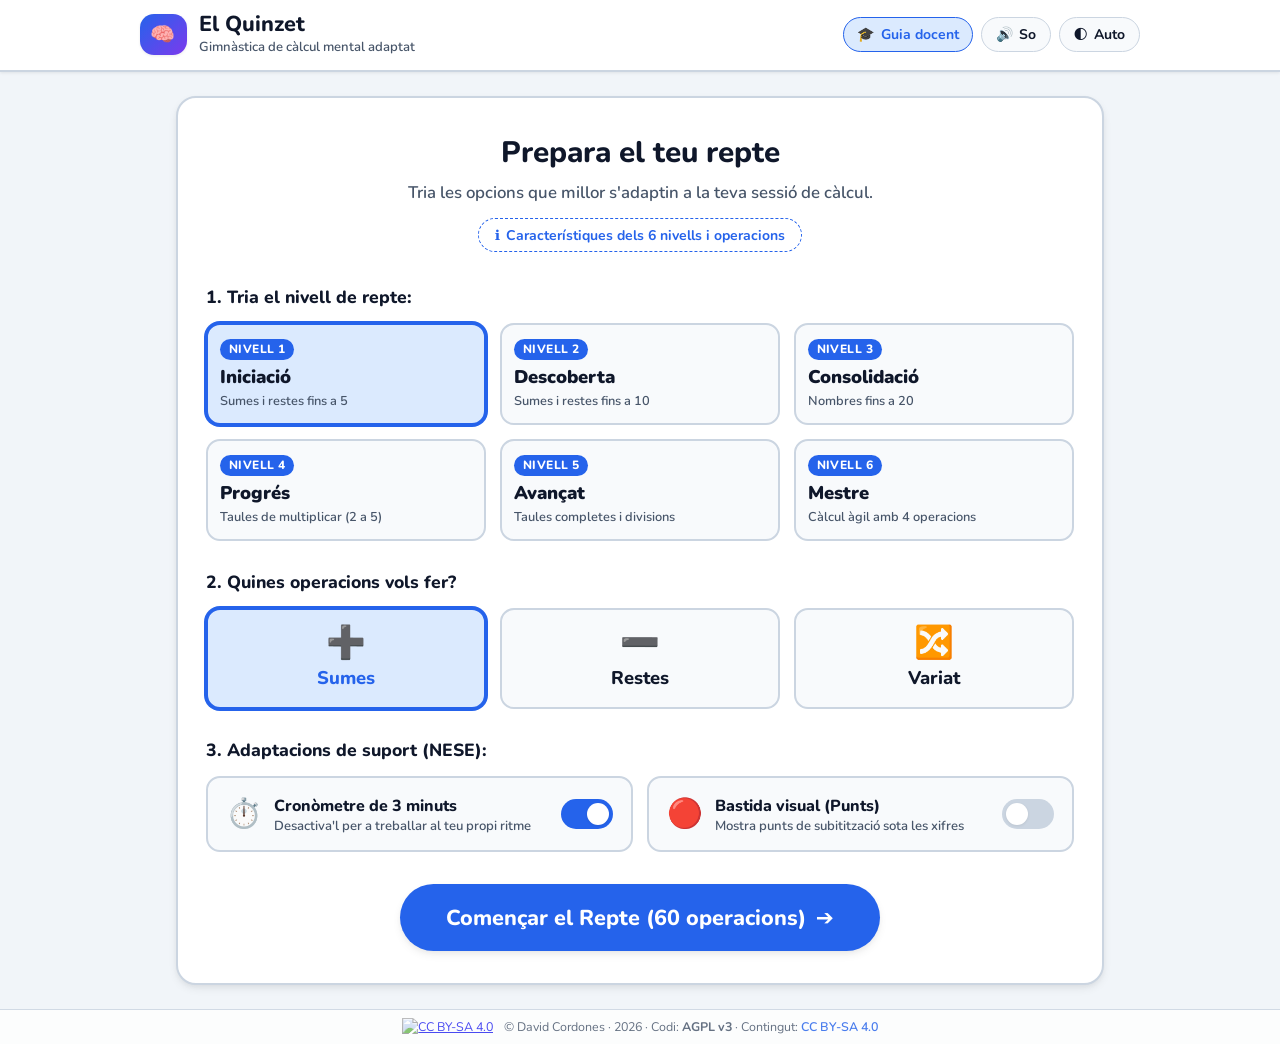
==== quinzet-autonom.html @ 6bf77b55 "feat: versió inicial de l'app El Quinzet adaptada per a NESE multinivell" ====
<!DOCTYPE html>
<html lang="ca">
<head>
  <meta charset="UTF-8" />
  <meta name="viewport" content="width=device-width, initial-scale=1.0, maximum-scale=1.0, user-scalable=no" />
  <title>El Quinzet I5 · Càlcul Mental Adaptat</title>
  <!-- Google Fonts: Nunito per màxima claredat i accessibilitat -->
  <link rel="preconnect" href="https://fonts.googleapis.com">
  <link rel="preconnect" href="https://fonts.gstatic.com" crossorigin>
  <link href="https://fonts.googleapis.com/css2?family=Nunito:ital,wght@0,400;0,600;0,700;0,800;0,900;1,700&display=swap" rel="stylesheet">
  <style>
/* ==========================================================================
   EL QUINZET I5 - CÀLCUL MENTAL ADAPTAT NESE
   Full d'estils accessible, responsiu i amb suport de temes clar/fosc
   ========================================================================== */

:root {
  /* Paleta Tema Clar (Per defecte) */
  --font-family: 'Nunito', system-ui, -apple-system, BlinkMacSystemFont, 'Segoe UI', Roboto, sans-serif;
  
  --bg-page: #f1f5f9;
  --bg-card: #ffffff;
  --bg-card-subtle: #f8fafc;
  --bg-card-highlight: #eff6ff;
  
  --text-main: #0f172a;
  --text-muted: #475569;
  --text-inverse: #ffffff;
  
  --border-color: #cbd5e1;
  --border-focus: #2563eb;
  
  --primary: #2563eb;
  --primary-hover: #1d4ed8;
  --primary-light: #dbeafe;
  --primary-contrast: #ffffff;
  
  --success: #16a34a;
  --success-bg: #dcfce7;
  --success-border: #86efac;
  
  --danger: #dc2626;
  --danger-bg: #fee2e2;
  --danger-border: #fca5a5;
  
  --warning: #d97706;
  --warning-bg: #fef3c7;
  
  --option-bg: #ffffff;
  --option-border: #94a3b8;
  --option-text: #0f172a;
  --option-hover-bg: #e0e7ff;
  --option-hover-border: #4f46e5;
  --option-active-bg: #c7d2fe;
  
  --dot-color: #3b82f6;
  --mystery-box-bg: #fef08a;
  --mystery-box-text: #854d0e;
  --mystery-box-border: #facc15;
  
  --shadow-sm: 0 1px 3px rgba(0, 0, 0, 0.08);
  --shadow-md: 0 4px 10px -1px rgba(0, 0, 0, 0.08), 0 2px 6px -2px rgba(0, 0, 0, 0.06);
  --shadow-lg: 0 10px 25px -5px rgba(0, 0, 0, 0.1), 0 8px 10px -6px rgba(0, 0, 0, 0.08);
  
  --radius-sm: 8px;
  --radius-md: 14px;
  --radius-lg: 20px;
  --radius-pill: 9999px;
  
  --transition-fast: 0.15s ease;
  --transition-normal: 0.25s ease;
}

/* Variables per al Tema Fosc */
[data-theme="dark"] {
  --bg-page: #0b0f19;
  --bg-card: #151d30;
  --bg-card-subtle: #1e293b;
  --bg-card-highlight: #1e3a8a33;
  
  --text-main: #f8fafc;
  --text-muted: #cbd5e1;
  --text-inverse: #0b0f19;
  
  --border-color: #334155;
  --border-focus: #60a5fa;
  
  --primary: #60a5fa;
  --primary-hover: #93c5fd;
  --primary-light: #1e3a8a;
  --primary-contrast: #ffffff;
  
  --success: #4ade80;
  --success-bg: #14532d55;
  --success-border: #16a34a;
  
  --danger: #f87171;
  --danger-bg: #7f1d1d55;
  --danger-border: #dc2626;
  
  --warning: #fbbf24;
  --warning-bg: #78350f55;
  
  --option-bg: #1e293b;
  --option-border: #475569;
  --option-text: #f8fafc;
  --option-hover-bg: #312e81;
  --option-hover-border: #818cf8;
  --option-active-bg: #3730a3;
  
  --dot-color: #60a5fa;
  --mystery-box-bg: #422006;
  --mystery-box-text: #fef08a;
  --mystery-box-border: #ca8a04;
  
  --shadow-sm: 0 1px 3px rgba(0, 0, 0, 0.4);
  --shadow-md: 0 4px 12px rgba(0, 0, 0, 0.45);
  --shadow-lg: 0 12px 28px rgba(0, 0, 0, 0.55);
}

/* Reseteig i base */
*, *::before, *::after {
  box-sizing: border-box;
  margin: 0;
  padding: 0;
}

html {
  font-family: var(--font-family);
  font-size: 16px;
  line-height: 1.5;
  -webkit-tap-highlight-color: transparent;
  scroll-behavior: smooth;
}

body {
  background-color: var(--bg-page);
  color: var(--text-main);
  min-height: 100vh;
  display: flex;
  flex-direction: column;
  transition: background-color var(--transition-normal), color var(--transition-normal);
  user-select: none;
  -webkit-user-select: none;
}

/* ==========================================================================
   CAPÇALERA (Header)
   ========================================================================== */
.app-header {
  background-color: var(--bg-card);
  border-bottom: 2px solid var(--border-color);
  padding: 0.75rem 1.25rem;
  box-shadow: var(--shadow-sm);
  position: sticky;
  top: 0;
  z-index: 50;
  transition: background-color var(--transition-normal), border-color var(--transition-normal);
}

.header-content {
  max-width: 1000px;
  margin: 0 auto;
  display: flex;
  justify-content: space-between;
  align-items: center;
  gap: 1rem;
}

.logo-area {
  display: flex;
  align-items: center;
  gap: 0.75rem;
}

.logo-badge {
  background: linear-gradient(135deg, #2563eb, #7c3aed);
  color: #ffffff;
  font-size: 1.25rem;
  font-weight: 900;
  padding: 0.35rem 0.65rem;
  border-radius: var(--radius-md);
  box-shadow: var(--shadow-sm);
  letter-spacing: 0.05em;
}

.logo-text h1 {
  font-size: 1.35rem;
  font-weight: 800;
  color: var(--text-main);
  line-height: 1.2;
}

.subtitle {
  font-size: 0.82rem;
  font-weight: 600;
  color: var(--text-muted);
}

.header-controls {
  display: flex;
  align-items: center;
  gap: 0.5rem;
}

.icon-btn {
  background-color: var(--bg-card-subtle);
  border: 1.5px solid var(--border-color);
  color: var(--text-main);
  padding: 0.45rem 0.85rem;
  border-radius: var(--radius-pill);
  font-family: inherit;
  font-size: 0.875rem;
  font-weight: 700;
  display: inline-flex;
  align-items: center;
  gap: 0.4rem;
  cursor: pointer;
  transition: all var(--transition-fast);
}

.icon-btn:hover {
  background-color: var(--primary-light);
  border-color: var(--primary);
}

.icon-btn:focus-visible {
  outline: 3px solid var(--border-focus);
  outline-offset: 2px;
}

/* ==========================================================================
   CONTENIDOR PRINCIPAL I PANTALLES
   ========================================================================== */
.main-container {
  flex: 1;
  max-width: 960px;
  width: 100%;
  margin: 0 auto;
  padding: 1.5rem 1rem;
  display: flex;
  flex-direction: column;
  justify-content: center;
}

.screen {
  display: none;
  width: 100%;
  animation: fadeIn 0.25s ease-out;
}

.screen.active {
  display: block;
}

@keyframes fadeIn {
  from { opacity: 0; transform: translateY(6px); }
  to { opacity: 1; transform: translateY(0); }
}

/* Targetes generals */
.card {
  background-color: var(--bg-card);
  border: 2px solid var(--border-color);
  border-radius: var(--radius-lg);
  padding: 2rem 1.75rem;
  box-shadow: var(--shadow-md);
  transition: background-color var(--transition-normal), border-color var(--transition-normal);
}

/* ==========================================================================
   PANTALLA 1: CONFIGURACIÓ (SETUP)
   ========================================================================== */
.card-intro {
  text-align: center;
  margin-bottom: 2rem;
}

.card-intro h2 {
  font-size: 1.85rem;
  font-weight: 800;
  color: var(--text-main);
  margin-bottom: 0.35rem;
}

.card-intro p {
  color: var(--text-muted);
  font-size: 1.05rem;
  font-weight: 600;
}

.form-group {
  margin-bottom: 1.75rem;
}

.group-label {
  display: block;
  font-size: 1.1rem;
  font-weight: 800;
  color: var(--text-main);
  margin-bottom: 0.75rem;
}

/* Graella de 6 Nivells progressius */
.levels-grid {
  display: grid;
  grid-template-columns: repeat(3, 1fr);
  gap: 0.85rem;
  margin-bottom: 0.5rem;
}

.level-card-btn {
  background-color: var(--bg-card-subtle);
  border: 2.5px solid var(--border-color);
  border-radius: var(--radius-md);
  color: var(--text-main);
  padding: 0.9rem 0.75rem;
  font-family: inherit;
  cursor: pointer;
  display: flex;
  flex-direction: column;
  align-items: flex-start;
  gap: 0.25rem;
  transition: all var(--transition-fast);
  text-align: left;
}

.level-card-btn:hover {
  border-color: var(--primary);
  transform: translateY(-2px);
  box-shadow: var(--shadow-sm);
}

.level-card-btn.active {
  background-color: var(--primary-light);
  border-color: var(--primary);
  box-shadow: 0 0 0 2px var(--primary);
}

[data-theme="dark"] .level-card-btn.active {
  background-color: #1e3a8a;
  border-color: #60a5fa;
  box-shadow: 0 0 0 2px #60a5fa;
}

[data-theme="dark"] .level-card-btn.active .level-name {
  color: #ffffff;
}

[data-theme="dark"] .level-card-btn.active .level-scope {
  color: #cbd5e1;
}

.level-tag {
  font-size: 0.75rem;
  font-weight: 800;
  text-transform: uppercase;
  background-color: var(--primary);
  color: var(--primary-contrast);
  padding: 0.15rem 0.55rem;
  border-radius: var(--radius-pill);
  letter-spacing: 0.04em;
}

.level-name {
  font-size: 1.15rem;
  font-weight: 900;
  color: var(--text-main);
}

.level-scope {
  font-size: 0.8rem;
  font-weight: 600;
  color: var(--text-muted);
  line-height: 1.25;
}

.level-result-pill {
  display: inline-block;
  font-size: 0.95rem;
  font-weight: 800;
  background-color: var(--primary-light);
  color: var(--primary);
  border: 2px solid var(--primary);
  padding: 0.3rem 0.85rem;
  border-radius: var(--radius-pill);
  margin-bottom: 0.75rem;
}

[data-theme="dark"] .level-result-pill {
  background-color: #1e3a8a;
  color: #93c5fd;
  border-color: #60a5fa;
}

.button-selector-grid {
  display: grid;
  grid-template-columns: repeat(auto-fit, minmax(130px, 1fr));
  gap: 0.85rem;
}

.mode-btn {
  background-color: var(--bg-card-subtle);
  border: 2.5px solid var(--border-color);
  border-radius: var(--radius-md);
  color: var(--text-main);
  padding: 1.1rem 0.85rem;
  font-family: inherit;
  cursor: pointer;
  display: flex;
  flex-direction: column;
  align-items: center;
  justify-content: center;
  gap: 0.35rem;
  transition: all var(--transition-fast);
  text-align: center;
}

.mode-btn:hover {
  border-color: var(--primary);
  transform: translateY(-2px);
  box-shadow: var(--shadow-sm);
}

.mode-btn.active {
  background-color: var(--primary-light);
  border-color: var(--primary);
  color: var(--primary);
  box-shadow: 0 0 0 2px var(--primary);
}

[data-theme="dark"] .mode-btn.active {
  background-color: #1e3a8a;
  border-color: #60a5fa;
  color: #93c5fd;
}

.mode-symbol {
  font-size: 2rem;
  line-height: 1;
}

.mode-text {
  font-size: 1.15rem;
  font-weight: 800;
}

.range-badge {
  font-size: 0.75rem;
  font-weight: 800;
  text-transform: uppercase;
  letter-spacing: 0.05em;
  background-color: var(--primary);
  color: var(--primary-contrast);
  padding: 0.2rem 0.5rem;
  border-radius: var(--radius-pill);
}

.range-title {
  font-size: 1.35rem;
  font-weight: 800;
}

.range-desc {
  font-size: 0.85rem;
  font-weight: 600;
  color: var(--text-muted);
}

/* Switches de configuració NESE */
.switches-grid {
  display: grid;
  grid-template-columns: repeat(auto-fit, minmax(280px, 1fr));
  gap: 0.85rem;
}

.switch-card {
  background-color: var(--bg-card-subtle);
  border: 2px solid var(--border-color);
  border-radius: var(--radius-md);
  padding: 1rem 1.15rem;
  display: flex;
  justify-content: space-between;
  align-items: center;
  gap: 1rem;
  cursor: pointer;
  transition: border-color var(--transition-fast);
}

.switch-card:hover {
  border-color: var(--primary);
}

.switch-info {
  display: flex;
  align-items: center;
  gap: 0.75rem;
}

.switch-icon {
  font-size: 1.8rem;
  line-height: 1;
}

.switch-title {
  display: block;
  font-size: 1rem;
  font-weight: 800;
  color: var(--text-main);
}

.switch-desc {
  display: block;
  font-size: 0.82rem;
  font-weight: 600;
  color: var(--text-muted);
  line-height: 1.25;
}

/* Control Switch (Checkbox) */
.switch-control {
  position: relative;
  width: 52px;
  height: 30px;
  flex-shrink: 0;
}

.switch-control input {
  opacity: 0;
  width: 0;
  height: 0;
}

.slider {
  position: absolute;
  cursor: pointer;
  top: 0;
  left: 0;
  right: 0;
  bottom: 0;
  background-color: var(--border-color);
  transition: var(--transition-fast);
  border-radius: var(--radius-pill);
}

.slider::before {
  position: absolute;
  content: "";
  height: 22px;
  width: 22px;
  left: 4px;
  bottom: 4px;
  background-color: white;
  transition: var(--transition-fast);
  border-radius: 50%;
  box-shadow: var(--shadow-sm);
}

input:checked + .slider {
  background-color: var(--primary);
}

input:checked + .slider::before {
  transform: translateX(22px);
}

input:focus-visible + .slider {
  outline: 3px solid var(--border-focus);
}

/* Botons d'acció */
.action-footer {
  margin-top: 2rem;
  text-align: center;
}

.btn {
  font-family: inherit;
  font-weight: 800;
  border-radius: var(--radius-md);
  border: none;
  cursor: pointer;
  display: inline-flex;
  align-items: center;
  justify-content: center;
  gap: 0.6rem;
  transition: all var(--transition-fast);
  text-decoration: none;
}

.btn:focus-visible {
  outline: 3px solid var(--border-focus);
  outline-offset: 3px;
}

.btn-huge {
  font-size: 1.35rem;
  padding: 1.15rem 2.25rem;
  width: 100%;
  max-width: 480px;
  border-radius: var(--radius-pill);
  box-shadow: var(--shadow-md);
}

.btn-large {
  font-size: 1.15rem;
  padding: 0.95rem 1.85rem;
  border-radius: var(--radius-pill);
}

.btn-primary {
  background-color: var(--primary);
  color: var(--primary-contrast);
}

.btn-primary:hover {
  background-color: var(--primary-hover);
  transform: translateY(-2px);
  box-shadow: var(--shadow-lg);
}

.btn-primary:active {
  transform: translateY(0);
}

.btn-secondary {
  background-color: var(--bg-card-subtle);
  color: var(--text-main);
  border: 2px solid var(--border-color);
}

.btn-secondary:hover {
  background-color: var(--primary-light);
  border-color: var(--primary);
}

.btn-outline-danger {
  background-color: transparent;
  color: var(--danger);
  border: 2px solid var(--danger-border);
  padding: 0.4rem 0.85rem;
  font-size: 0.875rem;
  border-radius: var(--radius-pill);
}

.btn-outline-danger:hover {
  background-color: var(--danger-bg);
  border-color: var(--danger);
}

.btn-outline-warning {
  background-color: transparent;
  color: var(--warning);
  border: 2px solid var(--warning);
  padding: 0.4rem 0.85rem;
  font-size: 0.875rem;
  border-radius: var(--radius-pill);
  cursor: pointer;
  display: inline-flex;
  align-items: center;
  gap: 0.35rem;
  font-family: inherit;
  font-weight: 800;
  transition: all var(--transition-fast);
}

.btn-outline-warning:hover {
  background-color: var(--warning-bg);
  border-color: var(--warning);
  transform: translateY(-1px);
}

[data-theme="dark"] .btn-outline-warning {
  color: #fbbf24;
  border-color: #f59e0b;
}

[data-theme="dark"] .btn-outline-warning:hover {
  background-color: rgba(245, 158, 11, 0.2);
}

/* ==========================================================================
   PANTALLA 2: JOC / PROVA EN CURS (QUIZ)
   ========================================================================== */
.quiz-container {
  display: flex;
  flex-direction: column;
  gap: 1.25rem;
  max-width: 820px;
  margin: 0 auto;
  position: relative;
}

/* Capa d'interrupció / Pausa */
.pause-overlay {
  position: absolute;
  top: -10px;
  left: -10px;
  right: -10px;
  bottom: -10px;
  background-color: rgba(15, 23, 42, 0.75);
  backdrop-filter: blur(6px);
  border-radius: var(--radius-lg);
  display: flex;
  align-items: center;
  justify-content: center;
  z-index: 40;
  animation: fadeIn 0.2s ease-out;
  padding: 1.5rem;
}

.pause-overlay.hidden {
  display: none;
}

.pause-card {
  background-color: var(--bg-card);
  border: 3px solid var(--border-color);
  border-radius: var(--radius-lg);
  padding: 2.5rem 2rem;
  text-align: center;
  max-width: 460px;
  width: 100%;
  box-shadow: var(--shadow-lg);
  display: flex;
  flex-direction: column;
  align-items: center;
  gap: 1rem;
}

.pause-badge {
  font-size: 3.5rem;
  line-height: 1;
}

.pause-card h3 {
  font-size: 1.8rem;
  font-weight: 900;
  color: var(--text-main);
}

.pause-card p {
  font-size: 1.05rem;
  font-weight: 600;
  color: var(--text-muted);
  line-height: 1.4;
}

.quiz-topbar {
  display: flex;
  justify-content: space-between;
  align-items: center;
  gap: 1rem;
}

.progress-pill, .timer-pill {
  background-color: var(--bg-card);
  border: 2px solid var(--border-color);
  padding: 0.45rem 1.1rem;
  border-radius: var(--radius-pill);
  font-weight: 800;
  display: inline-flex;
  align-items: center;
  gap: 0.4rem;
  box-shadow: var(--shadow-sm);
}

.progress-pill strong {
  color: var(--primary);
  font-size: 1.25rem;
}

.pill-total {
  color: var(--text-muted);
}

.timer-pill {
  border-color: var(--warning);
  color: var(--text-main);
}

.timer-countdown {
  font-size: 1.25rem;
  font-variant-numeric: tabular-nums;
  color: var(--text-main);
  font-weight: 900;
}

.timer-pill.urgent {
  background-color: var(--danger-bg);
  border-color: var(--danger);
  animation: pulse 1s infinite alternate;
}

.timer-pill.urgent .timer-countdown {
  color: var(--danger);
}

@keyframes pulse {
  from { transform: scale(1); }
  to { transform: scale(1.05); }
}

/* Barra de progrés */
.progress-track {
  width: 100%;
  height: 10px;
  background-color: var(--border-color);
  border-radius: var(--radius-pill);
  overflow: hidden;
}

.progress-fill {
  height: 100%;
  background: linear-gradient(90deg, #2563eb, #38bdf8);
  border-radius: var(--radius-pill);
  transition: width 0.25s ease-out;
}

/* Targeta de l'operació (Zona Visual Gegant) */
.operation-display-card {
  background-color: var(--bg-card);
  border: 3px solid var(--border-color);
  border-radius: var(--radius-lg);
  padding: 2.5rem 1.5rem;
  text-align: center;
  box-shadow: var(--shadow-md);
  margin: 0.5rem 0;
}

.equation-container {
  display: flex;
  align-items: center;
  justify-content: center;
  gap: clamp(0.75rem, 3vw, 2.25rem);
  flex-wrap: nowrap;
}

.number-block {
  display: flex;
  flex-direction: column;
  align-items: center;
  min-width: 90px;
}

.math-num {
  font-size: clamp(3.8rem, 10vw, 6.5rem);
  font-weight: 900;
  line-height: 1;
  color: var(--text-main);
  font-variant-numeric: tabular-nums;
}

.symbol-block {
  display: flex;
  align-items: center;
  justify-content: center;
}

.math-operator, .math-equal {
  font-size: clamp(3rem, 7vw, 4.5rem);
  font-weight: 900;
  color: var(--primary);
  line-height: 1;
}

.math-equal {
  color: var(--text-muted);
}

.mystery-block {
  min-width: 90px;
}

.mystery-box {
  display: inline-flex;
  align-items: center;
  justify-content: center;
  width: clamp(75px, 12vw, 110px);
  height: clamp(75px, 12vw, 110px);
  background-color: var(--mystery-box-bg);
  color: var(--mystery-box-text);
  border: 3.5px dashed var(--mystery-box-border);
  border-radius: var(--radius-md);
  font-size: clamp(3rem, 8vw, 5rem);
  font-weight: 900;
  box-shadow: var(--shadow-sm);
}

/* Bastida visual de punts (subitització NESE) */
.dot-scaffold {
  display: flex;
  flex-wrap: nowrap;
  align-items: center;
  justify-content: center;
  gap: 6px;
  min-width: 96px;
  height: 38px;
  min-height: 38px;
  margin-top: 0.75rem;
  padding: 4px 8px;
  background-color: var(--bg-card-subtle);
  border: 1.5px solid var(--border-color);
  border-radius: var(--radius-sm);
  box-sizing: border-box;
  transition: all var(--transition-fast);
}

.scaffold-dot {
  width: 14px;
  height: 14px;
  border-radius: 50%;
  background-color: var(--dot-color);
  box-shadow: 0 1px 2px rgba(0, 0, 0, 0.2);
  flex-shrink: 0;
}

/* Punt buit discontinu per al 0 (manté la simetria i simbolitza l'absència d'elements) */
.scaffold-dot.empty {
  background-color: transparent;
  border: 2px dashed var(--border-color);
  box-shadow: none;
  opacity: 0.85;
}

[data-theme="dark"] .scaffold-dot.empty {
  border-color: #94a3b8;
}

/* Àrea d'opcions de resposta */
.answers-container {
  text-align: center;
}

.answers-prompt {
  font-size: 1.15rem;
  font-weight: 800;
  color: var(--text-muted);
  margin-bottom: 0.85rem;
}

.options-grid {
  display: grid;
  grid-template-columns: repeat(3, 1fr);
  gap: clamp(0.75rem, 2.5vw, 1.5rem);
}

.option-btn {
  background-color: var(--option-bg);
  border: 3.5px solid var(--option-border);
  border-radius: var(--radius-lg);
  color: var(--option-text);
  min-height: clamp(85px, 15vh, 120px);
  display: flex;
  align-items: center;
  justify-content: center;
  cursor: pointer;
  box-shadow: var(--shadow-md);
  transition: all var(--transition-fast);
  padding: 0.5rem;
  touch-action: manipulation;
}

.option-btn:hover {
  background-color: var(--option-hover-bg);
  border-color: var(--option-hover-border);
  transform: translateY(-3px);
  box-shadow: var(--shadow-lg);
}

.option-btn:active, .option-btn.pressed {
  background-color: var(--option-active-bg);
  transform: translateY(1px);
  box-shadow: var(--shadow-sm);
}

.option-btn:focus-visible {
  outline: 4px solid var(--border-focus);
  outline-offset: 3px;
}

.option-num {
  font-size: clamp(2.8rem, 7vw, 4.2rem);
  font-weight: 900;
  line-height: 1;
  font-variant-numeric: tabular-nums;
}

/* ==========================================================================
   PANTALLA 3: RESULTATS
   ========================================================================== */
.results-card {
  text-align: center;
  max-width: 780px;
  margin: 0 auto;
}

.celebration-badge {
  font-size: 4rem;
  line-height: 1;
  margin-bottom: 0.5rem;
  animation: bounce 0.6s ease;
}

@keyframes bounce {
  0%, 100% { transform: translateY(0); }
  50% { transform: translateY(-12px); }
}

.results-header h2 {
  font-size: 2.2rem;
  font-weight: 900;
  color: var(--text-main);
  margin-bottom: 0.4rem;
}

.motivational-text {
  font-size: 1.25rem;
  font-weight: 700;
  color: var(--primary);
  margin-bottom: 1.75rem;
}

.stats-summary-grid {
  display: grid;
  grid-template-columns: repeat(3, 1fr);
  gap: 1rem;
  margin-bottom: 2rem;
}

.stat-box {
  background-color: var(--bg-card-subtle);
  border: 2px solid var(--border-color);
  border-radius: var(--radius-md);
  padding: 1.25rem 0.75rem;
  display: flex;
  flex-direction: column;
  align-items: center;
  gap: 0.25rem;
}

.stat-number {
  font-size: 2.25rem;
  font-weight: 900;
  line-height: 1.1;
  color: var(--text-main);
}

.stat-caption {
  font-size: 0.9rem;
  font-weight: 700;
  color: var(--text-muted);
}

.stat-box.success-stat {
  border-color: var(--success);
  background-color: var(--success-bg);
}

.stat-box.success-stat .stat-number {
  color: var(--success);
}

.results-actions-primary {
  display: flex;
  justify-content: center;
  gap: 1rem;
  margin-bottom: 2rem;
  flex-wrap: wrap;
}

/* Acordió de Detalls d'Operacions */
.details-accordion-wrapper {
  margin-top: 1.5rem;
  border-top: 2px solid var(--border-color);
  padding-top: 1.5rem;
  text-align: left;
}

.accordion-header-btn {
  width: 100%;
  background-color: var(--bg-card-subtle);
  border: 2px solid var(--border-color);
  border-radius: var(--radius-md);
  padding: 1rem 1.25rem;
  color: var(--text-main);
  font-family: inherit;
  font-size: 1.05rem;
  font-weight: 800;
  display: flex;
  justify-content: space-between;
  align-items: center;
  cursor: pointer;
  transition: all var(--transition-fast);
}

.accordion-header-btn:hover {
  background-color: var(--primary-light);
  border-color: var(--primary);
}

.accordion-header-btn:focus-visible {
  outline: 3px solid var(--border-focus);
}

.accordion-title {
  display: flex;
  align-items: center;
  gap: 0.6rem;
}

.accordion-badge {
  font-size: 0.85rem;
  font-weight: 700;
  background-color: var(--primary);
  color: var(--primary-contrast);
  padding: 0.25rem 0.65rem;
  border-radius: var(--radius-pill);
}

.accordion-body {
  margin-top: 1rem;
  padding: 1rem;
  background-color: var(--bg-card-subtle);
  border: 2px solid var(--border-color);
  border-radius: var(--radius-md);
  animation: fadeIn 0.2s ease-out;
}

.accordion-body.hidden {
  display: none;
}

.details-legend {
  display: flex;
  gap: 1.25rem;
  margin-bottom: 1rem;
  font-size: 0.875rem;
  font-weight: 700;
}

.legend-item {
  display: inline-flex;
  align-items: center;
  gap: 0.4rem;
}

.badge-dot {
  width: 12px;
  height: 12px;
  border-radius: 50%;
}

.legend-item.hit .badge-dot {
  background-color: var(--success);
}

.legend-item.missed .badge-dot {
  background-color: var(--danger);
}

.operations-grid-review {
  display: grid;
  grid-template-columns: repeat(auto-fill, minmax(180px, 1fr));
  gap: 0.75rem;
  max-height: 450px;
  overflow-y: auto;
  padding-right: 0.5rem;
}

/* Targeta individual de revisió d'operació */
.review-item {
  background-color: var(--bg-card);
  border: 2px solid var(--border-color);
  border-radius: var(--radius-sm);
  padding: 0.65rem 0.85rem;
  display: flex;
  flex-direction: column;
  gap: 0.25rem;
  font-size: 0.95rem;
}

.review-item.is-correct {
  border-color: var(--success-border);
  background-color: var(--success-bg);
}

.review-item.is-wrong {
  border-color: var(--danger-border);
  background-color: var(--danger-bg);
}

[data-theme="dark"] .review-item.is-correct {
  border-color: #22c55e;
  background-color: rgba(34, 197, 94, 0.15);
}

[data-theme="dark"] .review-item.is-wrong {
  border-color: #ef4444;
  background-color: rgba(239, 68, 68, 0.15);
}

.review-header {
  display: flex;
  justify-content: space-between;
  align-items: center;
  font-size: 0.75rem;
  font-weight: 800;
  color: var(--text-muted);
}

[data-theme="dark"] .review-header {
  color: #cbd5e1;
}

.review-eq {
  font-size: 1.15rem;
  font-weight: 900;
  color: var(--text-main);
}

.review-user-ans {
  font-size: 0.85rem;
  font-weight: 700;
}

.review-user-ans.correct-text {
  color: var(--success);
}

.review-user-ans.wrong-text {
  color: var(--danger);
}

.review-sol {
  font-size: 0.85rem;
  font-weight: 800;
  color: var(--text-main);
}

[data-theme="dark"] .review-sol {
  color: #f1f5f9;
}

/* ==========================================================================
   PEU DE PÀGINA DISCRET (Footer)
   ========================================================================== */
.app-footer {
  margin-top: auto;
  padding: 0.5rem 1rem;
  background-color: var(--bg-card);
  border-top: 1px solid var(--border-color);
  text-align: center;
  font-family: var(--font-family);
  font-size: 0.78rem;
  color: var(--text-muted);
  opacity: 0.82;
  transition: opacity var(--transition-fast), background-color var(--transition-normal), border-color var(--transition-normal);
}

.app-footer:hover {
  opacity: 1;
}

.app-footer .footer-content {
  max-width: 900px;
  margin: 0 auto;
  display: flex;
  flex-direction: row;
  justify-content: center;
  align-items: center;
  gap: 0.65rem;
  flex-wrap: wrap;
}

.footer-badge-link {
  display: inline-flex;
  align-items: center;
}

.footer-badge-img {
  height: 18px;
  width: auto;
  opacity: 0.85;
  vertical-align: middle;
}

.footer-text {
  line-height: 1.3;
}

.footer-text a {
  color: var(--primary);
  text-decoration: none;
  font-weight: 600;
}

.footer-text a:hover {
  text-decoration: underline;
}

/* ==========================================================================
   RESPONSIVITAT I MITJANS D'IMPRESSIÓ
   ========================================================================== */
@media (max-width: 820px) {
  .levels-grid {
    grid-template-columns: repeat(2, 1fr);
  }
}

@media (max-width: 640px) {
  .header-content {
    flex-direction: column;
    align-items: flex-start;
  }
  
  .header-controls {
    align-self: flex-end;
  }
  
  .levels-grid {
    grid-template-columns: 1fr;
  }
  
  .button-selector-grid {
    grid-template-columns: 1fr;
  }
  
  .button-selector-grid.cols-2 {
    grid-template-columns: 1fr;
  }
  
  .stats-summary-grid {
    grid-template-columns: 1fr;
    gap: 0.65rem;
  }
  
  .results-actions-primary {
    flex-direction: column;
  }
  
  .results-actions-primary .btn {
    width: 100%;
  }
}

/* Botó de guia docent a capçalera i enllaç discret a setup */
.icon-btn.highlight-guide {
  background-color: var(--primary-light);
  border-color: var(--primary);
  color: var(--primary);
}

.icon-btn.highlight-guide:hover {
  background-color: var(--primary);
  color: var(--primary-contrast);
}

.card-intro-actions {
  margin-top: 0.85rem;
  display: flex;
  justify-content: center;
}

.btn-subtle-guide {
  background: transparent;
  border: 1.5px dashed var(--primary);
  border-radius: var(--radius-pill);
  padding: 0.4rem 1rem;
  font-family: inherit;
  font-size: 0.875rem;
  font-weight: 700;
  color: var(--primary);
  cursor: pointer;
  display: inline-flex;
  align-items: center;
  gap: 0.4rem;
  transition: all var(--transition-fast);
}

.btn-subtle-guide:hover {
  background-color: var(--primary-light);
  border-style: solid;
  transform: translateY(-1px);
}

.btn-subtle-guide:focus-visible {
  outline: 3px solid var(--border-focus);
}

/* ==========================================================================
   FINESTRA MODAL: GUIA DOCENT
   ========================================================================== */
.modal-dialog {
  border: none;
  border-radius: var(--radius-lg);
  background: transparent;
  padding: 0;
  max-width: 920px;
  width: 92%;
  box-shadow: var(--shadow-lg);
  margin: auto;
  color: var(--text-main);
}

.modal-dialog::backdrop {
  background: rgba(15, 23, 42, 0.75);
  backdrop-filter: blur(4px);
}

.modal-inner {
  background-color: var(--bg-card);
  color: var(--text-main);
  border: 2.5px solid var(--border-color);
  border-radius: var(--radius-lg);
  display: flex;
  flex-direction: column;
  max-height: 88vh;
  overflow: hidden;
  box-shadow: var(--shadow-lg);
}

.modal-header {
  padding: 1.25rem 1.5rem;
  background-color: var(--bg-card-subtle);
  border-bottom: 2px solid var(--border-color);
  display: flex;
  justify-content: space-between;
  align-items: center;
  gap: 1rem;
}

.modal-title-area {
  display: flex;
  align-items: center;
  gap: 0.85rem;
}

.modal-badge {
  font-size: 1.85rem;
  line-height: 1;
}

.modal-header h2 {
  font-size: 1.35rem;
  font-weight: 900;
  color: var(--text-main);
  line-height: 1.2;
}

.modal-subtitle {
  font-size: 0.82rem;
  font-weight: 600;
  color: var(--text-muted);
}

.modal-close-btn {
  background: var(--bg-card-subtle);
  border: 1.5px solid var(--border-color);
  border-radius: 50%;
  width: 36px;
  height: 36px;
  font-size: 1.1rem;
  font-weight: 800;
  color: var(--text-main);
  cursor: pointer;
  display: flex;
  align-items: center;
  justify-content: center;
  transition: all var(--transition-fast);
  flex-shrink: 0;
}

.modal-close-btn:hover {
  background-color: var(--danger-bg);
  color: var(--danger);
  border-color: var(--danger);
}

.modal-body {
  padding: 1.5rem;
  overflow-y: auto;
  display: flex;
  flex-direction: column;
  gap: 1.75rem;
  color: var(--text-main);
}

.guide-section-title {
  font-size: 1.2rem;
  font-weight: 800;
  color: var(--text-main);
  margin-bottom: 0.4rem;
}

.guide-section-desc {
  font-size: 0.9rem;
  font-weight: 600;
  color: var(--text-muted);
  margin-bottom: 1rem;
  line-height: 1.4;
}

/* Taula de Nivells */
.levels-table-wrapper {
  overflow-x: auto;
  border: 2px solid var(--border-color);
  border-radius: var(--radius-md);
  background-color: var(--bg-card);
}

.levels-guide-table {
  width: 100%;
  border-collapse: collapse;
  font-size: 0.88rem;
  text-align: left;
  color: var(--text-main);
}

.levels-guide-table th, .levels-guide-table td {
  padding: 0.85rem 1rem;
  border-bottom: 1px solid var(--border-color);
  color: var(--text-main);
}

.levels-guide-table th {
  background-color: var(--bg-card-subtle);
  font-weight: 800;
  color: var(--text-main);
}

.levels-guide-table td strong {
  color: var(--text-main);
  font-weight: 800;
}

.levels-guide-table td small {
  color: var(--text-muted);
  font-size: 0.8rem;
}

.levels-guide-table tr:last-child td {
  border-bottom: none;
}

.levels-guide-table tr:hover td {
  background-color: var(--bg-card-subtle);
}

.tag-level {
  display: inline-block;
  font-size: 0.78rem;
  font-weight: 800;
  padding: 0.25rem 0.65rem;
  border-radius: var(--radius-pill);
  background-color: var(--primary-light);
  color: var(--primary);
  border: 1.5px solid var(--primary);
  white-space: nowrap;
}

[data-theme="dark"] .tag-level {
  background-color: #1e3a8a;
  color: #93c5fd;
  border-color: #60a5fa;
}

/* Targetes de la guia */
.guide-cards-grid {
  display: grid;
  grid-template-columns: repeat(auto-fit, minmax(260px, 1fr));
  gap: 1rem;
}

.guide-info-card {
  background-color: var(--bg-card-subtle);
  border: 1.5px solid var(--border-color);
  border-radius: var(--radius-md);
  padding: 1.1rem 1.25rem;
  color: var(--text-main);
}

.guide-info-card h4 {
  font-size: 0.98rem;
  font-weight: 800;
  color: var(--primary);
  margin-bottom: 0.4rem;
}

.guide-info-card p {
  font-size: 0.85rem;
  color: var(--text-muted);
  line-height: 1.5;
}

.guide-info-card strong {
  color: var(--text-main);
}

.guide-info-card em {
  color: var(--primary);
  font-style: normal;
  font-weight: 700;
}

.modal-footer {
  padding: 1rem 1.5rem;
  background-color: var(--bg-card-subtle);
  border-top: 2px solid var(--border-color);
  display: flex;
  justify-content: flex-end;
}

/* Estils d'impressió (Dossier Docent / Informe NESE) */
@media print {
  body {
    background: #ffffff !important;
    color: #000000 !important;
  }
  
  .modal-dialog {
    display: none !important;
  }
  
  .app-header,
  .action-footer,
  .results-actions-primary,
  .accordion-header-btn,
  .app-footer {
    display: none !important;
  }
  
  .accordion-body.hidden {
    display: block !important;
  }
  
  .card {
    border: 1px solid #000000 !important;
    box-shadow: none !important;
    padding: 1rem !important;
  }
  
  .operations-grid-review {
    max-height: none !important;
    overflow: visible !important;
    grid-template-columns: repeat(4, 1fr) !important;
  }
}

</style>
</head>
<body>
  <header class="app-header">
    <div class="header-content">
      <div class="logo-area">
        <span class="logo-badge" aria-hidden="true">🧠</span>
        <div class="logo-text">
          <h1>El Quinzet</h1>
          <p class="subtitle">Gimnàstica de càlcul mental adaptat</p>
        </div>
      </div>
      <div class="header-controls">
        <!-- Guia docent per a característiques dels nivells -->
        <button id="teacher-guide-btn" class="icon-btn highlight-guide" aria-label="Obrir la guia docent dels nivells" title="Guia per a mestres">
          <span class="btn-icon">🎓</span>
          <span class="btn-label">Guia docent</span>
        </button>
        <!-- Control de so -->
        <button id="sound-toggle-btn" class="icon-btn" aria-label="Activar o desactivar el so" title="Activar/desactivar so">
          <span class="btn-icon">🔊</span>
          <span class="btn-label">So</span>
        </button>
        <!-- Selector de tema -->
        <div class="theme-selector-wrapper">
          <button id="theme-toggle-btn" class="icon-btn" aria-label="Canviar tema clar o fosc" title="Canviar tema">
            <span id="theme-icon" class="btn-icon">🌓</span>
            <span id="theme-label" class="btn-label">Tema</span>
          </button>
        </div>
      </div>
    </div>
  </header>

  <main id="app-main" class="main-container">
    <!-- PANTALLA 1: CONFIGURACIÓ INICIAL -->
    <section id="setup-screen" class="screen active" aria-labelledby="setup-title">
      <div class="card setup-card">
        <div class="card-intro">
          <h2 id="setup-title">Prepara el teu repte</h2>
          <p>Tria les opcions que millor s'adaptin a la teva sessió de càlcul.</p>
          <div class="card-intro-actions">
            <button type="button" id="open-guide-link-btn" class="btn-subtle-guide">
              <span class="guide-icon">ℹ️</span>
              <span>Característiques dels 6 nivells i operacions</span>
            </button>
          </div>
        </div>

        <!-- 1. Selector de Nivells Progressius (Sense estigmes d'edat) -->
        <div class="form-group">
          <label class="group-label">1. Tria el nivell de repte:</label>
          <div class="levels-grid" role="radiogroup" aria-label="Nivell de càlcul">
            <button type="button" class="level-card-btn active" data-level="1" role="radio" aria-checked="true">
              <span class="level-tag">Nivell 1</span>
              <span class="level-name">Iniciació</span>
              <span class="level-scope">Sumes i restes fins a 5</span>
            </button>
            <button type="button" class="level-card-btn" data-level="2" role="radio" aria-checked="false">
              <span class="level-tag">Nivell 2</span>
              <span class="level-name">Descoberta</span>
              <span class="level-scope">Sumes i restes fins a 10</span>
            </button>
            <button type="button" class="level-card-btn" data-level="3" role="radio" aria-checked="false">
              <span class="level-tag">Nivell 3</span>
              <span class="level-name">Consolidació</span>
              <span class="level-scope">Nombres fins a 20</span>
            </button>
            <button type="button" class="level-card-btn" data-level="4" role="radio" aria-checked="false">
              <span class="level-tag">Nivell 4</span>
              <span class="level-name">Progrés</span>
              <span class="level-scope">Taules de multiplicar (2 a 5)</span>
            </button>
            <button type="button" class="level-card-btn" data-level="5" role="radio" aria-checked="false">
              <span class="level-tag">Nivell 5</span>
              <span class="level-name">Avançat</span>
              <span class="level-scope">Taules completes i divisions</span>
            </button>
            <button type="button" class="level-card-btn" data-level="6" role="radio" aria-checked="false">
              <span class="level-tag">Nivell 6</span>
              <span class="level-name">Mestre</span>
              <span class="level-scope">Càlcul àgil amb 4 operacions</span>
            </button>
          </div>
        </div>

        <!-- 2. Modalitat d'operacions dinàmica segons el nivell -->
        <div class="form-group">
          <label class="group-label">2. Quines operacions vols fer?</label>
          <div id="operation-modes-container" class="button-selector-grid" role="radiogroup" aria-label="Tipus d'operació">
            <!-- Es renderitza o actualitza per JS segons el nivell -->
            <button type="button" class="mode-btn active" data-mode="sumes" role="radio" aria-checked="true">
              <span class="mode-symbol">➕</span>
              <span class="mode-text">Sumes</span>
            </button>
            <button type="button" class="mode-btn" data-mode="restes" role="radio" aria-checked="false">
              <span class="mode-symbol">➖</span>
              <span class="mode-text">Restes</span>
            </button>
            <button type="button" class="mode-btn" data-mode="mult" role="radio" aria-checked="false" style="display: none;">
              <span class="mode-symbol">✖️</span>
              <span class="mode-text">Multiplicacions</span>
            </button>
            <button type="button" class="mode-btn" data-mode="div" role="radio" aria-checked="false" style="display: none;">
              <span class="mode-symbol">➗</span>
              <span class="mode-text">Divisions</span>
            </button>
            <button type="button" class="mode-btn" data-mode="variat" role="radio" aria-checked="false">
              <span class="mode-symbol">🔀</span>
              <span class="mode-text">Variat</span>
            </button>
          </div>
        </div>

        <!-- 3. Adaptacions de suport (Cronòmetre i Bastida visual) -->
        <div class="form-group">
          <label class="group-label">3. Adaptacions de suport (NESE):</label>
          <div class="switches-grid">
            <!-- Switch Cronòmetre -->
            <label class="switch-card" for="timer-toggle">
              <div class="switch-info">
                <span class="switch-icon">⏱️</span>
                <div>
                  <span class="switch-title">Cronòmetre de 3 minuts</span>
                  <span class="switch-desc">Desactiva'l per a treballar al teu propi ritme</span>
                </div>
              </div>
              <div class="switch-control">
                <input type="checkbox" id="timer-toggle" checked />
                <span class="slider"></span>
              </div>
            </label>

            <!-- Switch Bastida visual -->
            <label class="switch-card" for="scaffold-toggle">
              <div class="switch-info">
                <span class="switch-icon">🔴</span>
                <div>
                  <span class="switch-title">Bastida visual (Punts)</span>
                  <span class="switch-desc">Mostra punts de subitització sota les xifres</span>
                </div>
              </div>
              <div class="switch-control">
                <input type="checkbox" id="scaffold-toggle" />
                <span class="slider"></span>
              </div>
            </label>
          </div>
        </div>

        <!-- Botó d'inici -->
        <div class="action-footer">
          <button id="start-quiz-btn" class="btn btn-primary btn-huge" type="button">
            <span>Començar el Repte (60 operacions)</span>
            <span class="btn-arrow">➔</span>
          </button>
        </div>
      </div>
    </section>

    <!-- PANTALLA 2: JOC / PROVA EN CURS -->
    <section id="quiz-screen" class="screen" aria-live="polite">
      <div class="quiz-container">
        <!-- Barra superior de progrés i temps -->
        <div class="quiz-topbar">
          <div class="progress-pill level-pill">
            <span class="pill-icon">🎯</span>
            <strong id="current-level-display">Nivell 1</strong>
          </div>

          <div class="progress-pill">
            <span class="pill-icon">📝</span>
            <span class="pill-label">Op:</span>
            <strong id="current-op-index">1</strong>
            <span class="pill-total">/ 60</span>
          </div>

          <!-- Cronòmetre (visualitzat si està actiu) -->
          <div id="timer-display-container" class="timer-pill">
            <span class="pill-icon">⏳</span>
            <span id="timer-text" class="timer-countdown">03:00</span>
          </div>

          <!-- Botó de pausa (només visible quan hi ha cronòmetre) -->
          <button id="pause-btn" class="btn btn-outline-warning btn-sm" type="button" title="Pausar o reprendre el temps">
            <span id="pause-icon">⏸️</span>
            <span id="pause-label">Pausa</span>
          </button>

          <!-- Botó d'aturada / sortida segura -->
          <button id="end-early-btn" class="btn btn-outline-danger btn-sm" type="button" title="Finalitzar la prova ara">
            <span>Finalitzar</span>
          </button>
        </div>

        <!-- Barra de progrés visual -->
        <div class="progress-track" aria-hidden="true">
          <div id="progress-bar" class="progress-fill" style="width: 0%;"></div>
        </div>

        <!-- Targeta de l'operació matemàtica -->
        <div class="operation-display-card">
          <div class="equation-container">
            <!-- Operand 1 -->
            <div class="number-block">
              <span id="num1" class="math-num">0</span>
              <div id="num1-scaffold" class="dot-scaffold" aria-hidden="true"></div>
            </div>

            <!-- Signe operador -->
            <div class="symbol-block">
              <span id="operator" class="math-operator">+</span>
            </div>

            <!-- Operand 2 -->
            <div class="number-block">
              <span id="num2" class="math-num">0</span>
              <div id="num2-scaffold" class="dot-scaffold" aria-hidden="true"></div>
            </div>

            <!-- Igual -->
            <div class="symbol-block">
              <span class="math-equal">=</span>
            </div>

            <!-- Interrogant -->
            <div class="number-block mystery-block">
              <span class="mystery-box">?</span>
            </div>
          </div>
        </div>

        <!-- Àrea de selecció de les 3 respostes -->
        <div class="answers-container">
          <p class="answers-prompt">Tria la resposta correcta:</p>
          <div class="options-grid">
            <button type="button" class="option-btn" data-index="0" aria-label="Opció 1">
              <span class="option-num">-</span>
            </button>
            <button type="button" class="option-btn" data-index="1" aria-label="Opció 2">
              <span class="option-num">-</span>
            </button>
            <button type="button" class="option-btn" data-index="2" aria-label="Opció 3">
              <span class="option-num">-</span>
            </button>
          </div>
        </div>

        <!-- Capa de Pausa (Visible quan el joc està pausat) -->
        <div id="pause-overlay" class="pause-overlay hidden">
          <div class="pause-card">
            <span class="pause-badge" aria-hidden="true">⏸️</span>
            <h3>Activitat en pausa</h3>
            <p>El cronòmetre està aturat. Respira i continua quan estiguis a punt!</p>
            <button id="resume-btn" class="btn btn-primary btn-large" type="button">
              <span>▶️ Reprendre el repte</span>
            </button>
          </div>
        </div>
      </div>
    </section>

    <!-- PANTALLA 3: RESULTATS FINALS -->
    <section id="results-screen" class="screen" aria-labelledby="results-title">
      <div class="card results-card">
        <div class="results-header">
          <div class="celebration-badge" aria-hidden="true">🌟</div>
          <div id="results-level-badge" class="level-result-pill">Nivell 1</div>
          <h2 id="results-title">Prova finalitzada!</h2>
          <p id="motivational-message" class="motivational-text">Molt bona feina! Has completat l'exercici.</p>
        </div>

        <!-- Targetes de resum de dades -->
        <div class="stats-summary-grid">
          <div class="stat-box success-stat">
            <span class="stat-number" id="total-hits">0</span>
            <span class="stat-caption">Encerts</span>
          </div>
          <div class="stat-box answered-stat">
            <span class="stat-number" id="total-attempted">0</span>
            <span class="stat-caption">Operacions fetes</span>
          </div>
          <div class="stat-box time-stat">
            <span class="stat-number" id="total-time-spent">00:00</span>
            <span class="stat-caption">Temps dedicat</span>
          </div>
        </div>

        <!-- Accions principals -->
        <div class="results-actions-primary">
          <button id="play-again-btn" class="btn btn-primary btn-large" type="button">
            <span>🔄 Tornar a jugar</span>
          </button>
          <button id="print-results-btn" class="btn btn-secondary btn-large" type="button">
            <span>🖨️ Imprimir / Desar informe</span>
          </button>
        </div>

        <!-- Mòdul Acordió: Detall d'operacions (Amagat per defecte) -->
        <div class="details-accordion-wrapper">
          <button id="toggle-details-btn" class="accordion-header-btn" type="button" aria-expanded="false" aria-controls="details-content">
            <span class="accordion-title">
              <span id="accordion-icon">👁️</span>
              <span>Consultar operacions encertades i equivocades</span>
            </span>
            <span id="accordion-indicator" class="accordion-badge">Mostra el detall</span>
          </button>

          <div id="details-content" class="accordion-body hidden" role="region" aria-labelledby="toggle-details-btn">
            <div class="details-legend">
              <span class="legend-item hit"><span class="badge-dot"></span> Encertada</span>
              <span class="legend-item missed"><span class="badge-dot"></span> Errada</span>
            </div>
            <div id="operations-review-list" class="operations-grid-review">
              <!-- Es generarà dinàmicament per JS -->
            </div>
          </div>
        </div>
      </div>
    </section>
  </main>

  <!-- Peu de pàgina discret d'atribució docent David Cordones (2026) -->
  <footer class="app-footer">
    <div class="footer-content">
      <a href="https://creativecommons.org/licenses/by-sa/4.0/" target="_blank" rel="noopener noreferrer" class="footer-badge-link" title="Llicència Creative Commons BY-SA 4.0">
        <img src="https://mirrors.creativecommons.org/presskit/buttons/88x31/svg/by-sa.svg" alt="CC BY-SA 4.0" class="footer-badge-img" />
      </a>
      <span class="footer-text">
        © David Cordones · 2026 · Codi: <strong>AGPL v3</strong> · Contingut: <a href="https://creativecommons.org/licenses/by-sa/4.0/" target="_blank" rel="noopener noreferrer">CC BY-SA 4.0</a>
      </span>
    </div>
  </footer>

  <!-- MODAL: GUIA DOCENT I CARACTERÍSTIQUES DELS NIVELLS -->
  <dialog id="teacher-guide-modal" class="modal-dialog" aria-labelledby="guide-modal-title">
    <div class="modal-inner">
      <div class="modal-header">
        <div class="modal-title-area">
          <span class="modal-badge" aria-hidden="true">🎓</span>
          <div>
            <h2 id="guide-modal-title">Guia Docent: Característiques dels Nivells</h2>
            <p class="modal-subtitle">Orientacions curriculars, gestió d'operacions i atenció a la diversitat (NESE)</p>
          </div>
        </div>
        <button id="close-guide-btn" class="modal-close-btn" type="button" aria-label="Tancar la guia docent">✕</button>
      </div>

      <div class="modal-body">
        <!-- Secció 1: Resum Pedagògic dels 6 Nivells -->
        <section class="guide-section">
          <h3 class="guide-section-title">📊 Correspondència i Continguts dels 6 Nivells</h3>
          <p class="guide-section-desc">
            Els nivells s'anomenen de manera neutra (Nivell 1 a 6) perquè l'alumnat que requereixi entrenar operacions d'un nivell previ no se senti mai assenyalat ni infantilinitzat.
          </p>

          <div class="levels-table-wrapper">
            <table class="levels-guide-table">
              <thead>
                <tr>
                  <th>Nivell a l'App</th>
                  <th>Correspondència Docent</th>
                  <th>Abast Matemàtic</th>
                  <th>Operacions Disponibles</th>
                  <th>Suport NESE</th>
                </tr>
              </thead>
              <tbody>
                <tr>
                  <td><span class="tag-level l1">Nivell 1 · Iniciació</span></td>
                  <td><strong>I5 / P5</strong><br><small>(Sèrie "Abans de 1r")</small></td>
                  <td>Sumes fins a 5 (esporàdic 6). Restes de minuends 1 a 4.</td>
                  <td>Sumes, Restes, Variat (+/-)</td>
                  <td>Bastida visual de punts disponible</td>
                </tr>
                <tr>
                  <td><span class="tag-level l2">Nivell 2 · Descoberta</span></td>
                  <td><strong>1r de Primària</strong></td>
                  <td>Sumes i restes fins al 10 (sense creuar desena).</td>
                  <td>Sumes, Restes, Variat (+/-)</td>
                  <td>Bastida visual de punts disponible</td>
                </tr>
                <tr>
                  <td><span class="tag-level l3">Nivell 3 · Consolidació</span></td>
                  <td><strong>2n de Primària</strong></td>
                  <td>Sumes fins a 20 creuant desena (8+7, 9+6) i restes de desena (10-7, 9-4).</td>
                  <td>Sumes, Restes, Variat (+/-)</td>
                  <td>Bastida visual opcional</td>
                </tr>
                <tr>
                  <td><span class="tag-level l4">Nivell 4 · Progrés</span></td>
                  <td><strong>3r de Primària</strong></td>
                  <td>Sumes/restes ràpides i <strong>primeres taules de multiplicar (2, 3, 4 i 5)</strong>.</td>
                  <td>Sumes, Restes, <strong>Multiplicacions</strong>, Variat</td>
                  <td>Càlcul abstracte</td>
                </tr>
                <tr>
                  <td><span class="tag-level l5">Nivell 5 · Avançat</span></td>
                  <td><strong>4t de Primària</strong></td>
                  <td><strong>Taules completes (1..10)</strong> i <strong>divisions exactes elementals</strong> (ex: 28:7, 36:9, 72:8).</td>
                  <td>Sumes, Restes, <strong>Multiplicacions</strong>, <strong>Divisions</strong>, Variat (totes 4)</td>
                  <td>Agilitat mental</td>
                </tr>
                <tr>
                  <td><span class="tag-level l6">Nivell 6 · Mestre</span></td>
                  <td><strong>5è i 6è de Primària</strong></td>
                  <td>Multiplicacions per desenes (15×2, 14×2, 25×2, 11×6) i divisions amb quocients superiors (66:6, 80:8).</td>
                  <td>Les 4 operacions combinades al complet</td>
                  <td>Alta automatització</td>
                </tr>
              </tbody>
            </table>
          </div>
        </section>

        <!-- Secció 2: Selector Dinàmic d'Operacions -->
        <section class="guide-section">
          <h3 class="guide-section-title">🔀 Com funciona el Selector Dinàmic d'Operacions?</h3>
          <div class="guide-cards-grid">
            <div class="guide-info-card">
              <h4>1. Activació curricular automàtica</h4>
              <p>
                Els botons d'operacions s'adapten immediatament en triar el nivell:
                a Nivells 1-3 només es mostren sumes i restes; a partir del Nivell 4 apareix la multiplicació; i a partir del Nivell 5, la divisió exacta.
              </p>
            </div>
            <div class="guide-info-card">
              <h4>2. Auto-ajust intel·ligent anti-error</h4>
              <p>
                Si un docent o alumne té seleccionat un mode avançat (ex. <em>Divisions</em>) i canvia a un nivell inicial (ex. <em>Nivell 1</em>), el sistema commuta automàticament a <em>Sumes</em> sense generar inconsistències.
              </p>
            </div>
            <div class="guide-info-card">
              <h4>3. Repartiment equilibrat del mode "Variat"</h4>
              <p>
                En triar el mode <em>Variat</em>, el generador barreja de manera homogènia les operacions permeses pel nivell:
                50% sumes i 50% restes (Nivells 1-3), un terç de cada a Nivell 4, i un 25% exacte de cadascuna de les 4 operacions a Nivells 5 i 6.
              </p>
            </div>
            <div class="guide-info-card">
              <h4>4. Adaptacions NESE integrades</h4>
              <p>
                • <strong>Bastida visual de punts:</strong> Disponible a nivells 1, 2 i 3 per facilitar la subitització en infants amb dificultats en el llenguatge simbòlic.<br>
                • <strong>Cronòmetre desactivable:</strong> Permet realitzar la prova al ritme propi sense l'estrès del compte enrere de 3 minuts.<br>
                • <strong>Neutralitat durant la tasca:</strong> Cap retroacció d'error/encert en directe per evitar el bloqueig emocional.
              </p>
            </div>
          </div>
        </section>
      </div>

      <div class="modal-footer">
        <button id="close-guide-footer-btn" class="btn btn-primary" type="button">Entès, tancar la guia</button>
      </div>
    </div>
  </dialog>

  <script>
/**
 * EL QUINZET - CÀLCUL MENTAL ADAPTAT NESE (MULTINIVELL)
 * Lògica de l'aplicació, motor de càlcul adaptat a 6 nivells de progressió,
 * síntesi Web Audio API, interfície neutra sense estigmes d'edat i accessibilitat.
 * 
 * Autoria: David Cordones (2026)
 * Llicència del codi: AGPL v3
 */

(() => {
  'use strict';

  // ==========================================================================
  // CONFIGURACIÓ DE NIVELLS (Noms neutres i rigor matemàtic)
  // ==========================================================================
  const LEVELS_CONFIG = {
    1: {
      id: 1,
      title: 'Nivell 1',
      name: 'Iniciació',
      scope: 'Sumes i restes fins a 5',
      allowedModes: ['sumes', 'restes', 'variat'],
      allowScaffold: true
    },
    2: {
      id: 2,
      title: 'Nivell 2',
      name: 'Descoberta',
      scope: 'Sumes i restes fins a 10',
      allowedModes: ['sumes', 'restes', 'variat'],
      allowScaffold: true
    },
    3: {
      id: 3,
      title: 'Nivell 3',
      name: 'Consolidació',
      scope: 'Nombres fins a 20',
      allowedModes: ['sumes', 'restes', 'variat'],
      allowScaffold: true
    },
    4: {
      id: 4,
      title: 'Nivell 4',
      name: 'Progrés',
      scope: 'Taules de multiplicar (2 a 5)',
      allowedModes: ['sumes', 'restes', 'mult', 'variat'],
      allowScaffold: false
    },
    5: {
      id: 5,
      title: 'Nivell 5',
      name: 'Avançat',
      scope: 'Taules completes i divisions',
      allowedModes: ['sumes', 'restes', 'mult', 'div', 'variat'],
      allowScaffold: false
    },
    6: {
      id: 6,
      title: 'Nivell 6',
      name: 'Mestre',
      scope: 'Càlcul àgil amb 4 operacions',
      allowedModes: ['sumes', 'restes', 'mult', 'div', 'variat'],
      allowScaffold: false
    }
  };

  // ==========================================================================
  // ESTAT DE L'APLICACIÓ (Application State)
  // ==========================================================================
  const state = {
    level: 1,
    mode: 'sumes',          // 'sumes' | 'restes' | 'mult' | 'div' | 'variat'
    timerEnabled: true,
    scaffoldEnabled: false,
    soundEnabled: true,
    theme: 'system',

    totalOps: 60,
    timeLimitSeconds: 180,  // 3 minuts
    timeRemaining: 180,
    timerInterval: null,
    startTime: null,

    operations: [],
    currentIndex: 0,
    userAnswers: [],
    hitsCount: 0,
    isDebouncing: false,
    isPaused: false,
    quizFinished: false
  };

  // ==========================================================================
  // SÍNTESI D'ÀUDIO (Web Audio API - 100% autònom sense arxius externs)
  // ==========================================================================
  let audioCtx = null;

  function initAudio() {
    if (!audioCtx && typeof (window.AudioContext || window.webkitAudioContext) !== 'undefined') {
      const AudioContextClass = window.AudioContext || window.webkitAudioContext;
      audioCtx = new AudioContextClass();
    }
    if (audioCtx && audioCtx.state === 'suspended') {
      audioCtx.resume();
    }
  }

  function playTapSound() {
    if (!state.soundEnabled) return;
    try {
      initAudio();
      if (!audioCtx) return;

      const osc = audioCtx.createOscillator();
      const gain = audioCtx.createGain();

      osc.type = 'sine';
      const now = audioCtx.currentTime;
      osc.frequency.setValueAtTime(520, now);
      osc.frequency.exponentialRampToValueAtTime(780, now + 0.06);

      gain.gain.setValueAtTime(0.12, now);
      gain.gain.exponentialRampToValueAtTime(0.001, now + 0.07);

      osc.connect(gain);
      gain.connect(audioCtx.destination);

      osc.start(now);
      osc.stop(now + 0.08);
    } catch (e) {
      // Ignorar fallades si el navegador bloqueja l'àudio
    }
  }

  function playCelebrationSound() {
    if (!state.soundEnabled) return;
    try {
      initAudio();
      if (!audioCtx) return;

      const notes = [523.25, 659.25, 783.99, 1046.50];
      const now = audioCtx.currentTime;

      notes.forEach((freq, idx) => {
        const osc = audioCtx.createOscillator();
        const gain = audioCtx.createGain();

        osc.type = 'triangle';
        osc.frequency.setValueAtTime(freq, now + idx * 0.09);

        gain.gain.setValueAtTime(0.14, now + idx * 0.09);
        gain.gain.exponentialRampToValueAtTime(0.001, now + idx * 0.09 + 0.45);

        osc.connect(gain);
        gain.connect(audioCtx.destination);

        osc.start(now + idx * 0.09);
        osc.stop(now + idx * 0.09 + 0.48);
      });
    } catch (e) {
      // Ignorar
    }
  }

  // ==========================================================================
  // GESTIÓ DEL TEMA (Clar / Fosc)
  // ==========================================================================
  function applyTheme(targetTheme) {
    state.theme = targetTheme;
    const root = document.documentElement;
    const themeIcon = document.getElementById('theme-icon');
    const themeLabel = document.getElementById('theme-label');

    if (targetTheme === 'dark') {
      root.setAttribute('data-theme', 'dark');
      if (themeIcon) themeIcon.textContent = '🌙';
      if (themeLabel) themeLabel.textContent = 'Fosc';
    } else if (targetTheme === 'light') {
      root.setAttribute('data-theme', 'light');
      if (themeIcon) themeIcon.textContent = '☀️';
      if (themeLabel) themeLabel.textContent = 'Clar';
    } else {
      const isSystemDark = window.matchMedia('(prefers-color-scheme: dark)').matches;
      if (isSystemDark) {
        root.setAttribute('data-theme', 'dark');
      } else {
        root.removeAttribute('data-theme');
      }
      if (themeIcon) themeIcon.textContent = '🌓';
      if (themeLabel) themeLabel.textContent = 'Auto';
    }
    localStorage.setItem('quinzet_theme_pref', targetTheme);
  }

  function cycleTheme() {
    if (state.theme === 'system') {
      applyTheme('light');
    } else if (state.theme === 'light') {
      applyTheme('dark');
    } else {
      applyTheme('system');
    }
  }

  // ==========================================================================
  // MOTOR MATEMÀTIC MULTINIVELL (Inspirat fidelment en les sèries Quinzet)
  // ==========================================================================

  // 1. GENERACIÓ DE SUMES
  function generateSum(level) {
    let n1, n2;
    if (level === 1) {
      // Nivell 1: sumes fins a 5 (esporàdic 6 com a pàg 4)
      const max = Math.random() < 0.2 ? 6 : 5;
      n1 = Math.floor(Math.random() * max);
      n2 = Math.floor(Math.random() * (max - n1 + 1));
    } else if (level === 2) {
      // Nivell 2: sumands fins a 5, resultat fins a 10
      n1 = Math.floor(Math.random() * 5) + 1;
      n2 = Math.floor(Math.random() * 5) + 1;
    } else if (level === 3) {
      // Nivell 3: sumands 1..9, resultats fins a 18
      n1 = Math.floor(Math.random() * 8) + 2;
      n2 = Math.floor(Math.random() * 8) + 2;
    } else if (level === 4) {
      // Nivell 4: sumes creuant desena (ex: 8+6, 9+7, 7+5)
      n1 = Math.floor(Math.random() * 5) + 5; // 5..9
      n2 = Math.floor(Math.random() * 6) + 4; // 4..9
    } else if (level === 5) {
      // Nivell 5: sumes amb desenes baixes (ex: 6+14, 7+12)
      n1 = Math.floor(Math.random() * 9) + 2;
      n2 = Math.floor(Math.random() * 8) + 11;
    } else {
      // Nivell 6: sumes de dues xifres (ex: 18+7, 14+9, 13+8)
      n1 = [12, 13, 14, 15, 16, 17, 18, 19][Math.floor(Math.random() * 8)];
      n2 = Math.floor(Math.random() * 8) + 2;
    }

    return {
      num1: n1,
      num2: n2,
      operator: '+',
      solution: n1 + n2
    };
  }

  // 2. GENERACIÓ DE RESTES
  function generateSubtraction(level) {
    let n1, n2;
    if (level === 1) {
      // Nivell 1: Minuend 1..4, substrahend 0..Minuend
      n1 = Math.floor(Math.random() * 4) + 1;
      n2 = Math.floor(Math.random() * (n1 + 1));
    } else if (level === 2) {
      // Nivell 2: Minuend 2..6, substrahend 0..Minuend
      n1 = Math.floor(Math.random() * 5) + 2;
      n2 = Math.floor(Math.random() * (n1 + 1));
    } else if (level === 3) {
      // Nivell 3: Minuend fins a 10 (ex: 10-7, 9-7, 8-3)
      n1 = Math.floor(Math.random() * 6) + 5; // 5..10
      n2 = Math.floor(Math.random() * (n1 - 1)) + 1;
    } else if (level === 4) {
      // Nivell 4: Restes ràpides creuant o tocant desena (ex: 10-7, 10-8, 9-4)
      n1 = Math.floor(Math.random() * 4) + 7; // 7..10
      n2 = Math.floor(Math.random() * (n1 - 1)) + 1;
    } else if (level === 5) {
      // Nivell 5: Restes creuant desena (ex: 13-7, 14-6, 17-9)
      n1 = Math.floor(Math.random() * 8) + 11; // 11..18
      n2 = Math.floor(Math.random() * 8) + 2;
    } else {
      // Nivell 6: Restes avançades (ex: 21-6, 22-8, 23-9)
      n1 = Math.floor(Math.random() * 6) + 19; // 19..24
      n2 = Math.floor(Math.random() * 8) + 2;
    }

    return {
      num1: n1,
      num2: n2,
      operator: '-',
      solution: n1 - n2
    };
  }

  // 3. GENERACIÓ DE MULTIPLICACIONS
  function generateMultiplication(level) {
    let n1, n2;
    if (level <= 4) {
      // Taules inicials (2, 3, 4, 5) per nombres 1..9
      const tables = [2, 3, 4, 5];
      n1 = tables[Math.floor(Math.random() * tables.length)];
      n2 = Math.floor(Math.random() * 9) + 1;
    } else if (level === 5) {
      // Taules completes 2..9
      n1 = Math.floor(Math.random() * 8) + 2;
      n2 = Math.floor(Math.random() * 8) + 2;
    } else {
      // Nivell 6: inclou càlculs especials (ex: 15x2, 12x3, 14x2, 11x6, 25x2)
      if (Math.random() < 0.45) {
        n1 = [10, 11, 12, 13, 14, 15, 20, 25][Math.floor(Math.random() * 8)];
        n2 = Math.floor(Math.random() * 4) + 2; // x2, x3, x4, x5
      } else {
        n1 = Math.floor(Math.random() * 8) + 2;
        n2 = Math.floor(Math.random() * 8) + 2;
      }
    }

    // A vegades invertim l'ordre per variabilitat
    if (Math.random() < 0.5 && level <= 5) {
      const tmp = n1; n1 = n2; n2 = tmp;
    }

    return {
      num1: n1,
      num2: n2,
      operator: '×',
      solution: n1 * n2
    };
  }

  // 4. GENERACIÓ DE DIVISIONS EXACTES
  function generateDivision(level) {
    let divisor, quotient;
    if (level === 5) {
      // Divisions exactes de les taules estàndard (ex: 36:6, 72:8, 28:7)
      divisor = Math.floor(Math.random() * 8) + 2; // 2..9
      quotient = Math.floor(Math.random() * 8) + 2; // 2..9
    } else {
      // Nivell 6: Divisions amb divisors/quocients superiors (ex: 66:6, 80:8, 24:2, 50:5)
      if (Math.random() < 0.35) {
        divisor = [2, 3, 4, 5, 6, 8, 10, 11, 12][Math.floor(Math.random() * 9)];
        quotient = Math.floor(Math.random() * 9) + 2;
      } else {
        divisor = Math.floor(Math.random() * 8) + 2;
        quotient = Math.floor(Math.random() * 8) + 2;
      }
    }

    const dividend = divisor * quotient;
    return {
      num1: dividend,
      num2: divisor,
      operator: ':',
      solution: quotient
    };
  }

  // 5. GENERACIÓ DE DISTRACTORS INTEL·LIGENTS
  function generateSmartOptions(op) {
    const sol = op.solution;
    const options = new Set([sol]);

    let candidateOffsets;
    if (op.operator === '×' || op.operator === ':') {
      // Per a multiplicacions o divisions, afegim distractors coherents
      candidateOffsets = [-1, 1, -2, 2, -op.num2, op.num2, 3, -3];
    } else {
      candidateOffsets = [-1, 1, -2, 2, -3, 3];
    }

    candidateOffsets.sort(() => Math.random() - 0.5);

    for (const offset of candidateOffsets) {
      const candidate = sol + offset;
      if (candidate >= 0 && !options.has(candidate)) {
        options.add(candidate);
      }
      if (options.size === 3) break;
    }

    // Fallback garantit
    let fallback = 0;
    while (options.size < 3) {
      if (!options.has(fallback)) {
        options.add(fallback);
      }
      fallback++;
    }

    const arr = Array.from(options);
    arr.sort(() => Math.random() - 0.5);
    return arr;
  }

  // 6. GENERADOR DE LA LLISTA COMPLETA DE 60 OPERACIONS
  function generateOperationsList(level, mode, count = 60) {
    const list = [];
    const cfg = LEVELS_CONFIG[level];

    // Determinar els tipus d'operacions possibles per a 'variat'
    let variatPool = ['sumes', 'restes'];
    if (level === 4) variatPool = ['sumes', 'restes', 'mult'];
    if (level >= 5) variatPool = ['sumes', 'restes', 'mult', 'div'];

    for (let i = 0; i < count; i++) {
      let chosenType = mode;
      if (mode === 'variat') {
        chosenType = variatPool[i % variatPool.length];
      }

      let op;
      if (chosenType === 'sumes') {
        op = generateSum(level);
      } else if (chosenType === 'restes') {
        op = generateSubtraction(level);
      } else if (chosenType === 'mult') {
        op = generateMultiplication(level);
      } else if (chosenType === 'div') {
        op = generateDivision(level);
      } else {
        op = generateSum(level);
      }

      op.options = generateSmartOptions(op);
      op.index = i + 1;
      list.push(op);
    }

    if (mode === 'variat') {
      list.sort(() => Math.random() - 0.5);
      list.forEach((item, idx) => { item.index = idx + 1; });
    }

    return list;
  }

  // ==========================================================================
  // RENDERITZAT DE LA BASTIDA VISUAL
  // ==========================================================================
  function renderScaffold(containerEl, num) {
    containerEl.innerHTML = '';
    const currentCfg = LEVELS_CONFIG[state.level];
    
    // Si la bastida no està habilitada o el nivell no l'admet, l'ocultem
    if (!state.scaffoldEnabled || !currentCfg.allowScaffold) {
      containerEl.style.display = 'none';
      return;
    }

    // Quan la bastida està activa, SEMPRE mantenim el contenidor visible per garantir una alineació vertical perfecta
    containerEl.style.display = 'flex';

    if (num === 0) {
      // Per al 0: cercle buit discontinu (simbolitza la safata buida / quantitat zero)
      const emptyDot = document.createElement('span');
      emptyDot.className = 'scaffold-dot empty';
      emptyDot.title = 'Zero (sense quantitat)';
      emptyDot.setAttribute('aria-label', 'Zero punts');
      containerEl.appendChild(emptyDot);
    } else {
      // Per a nombres > 0 (fins a 10)
      const count = Math.min(num, 10);
      for (let i = 0; i < count; i++) {
        const dot = document.createElement('span');
        dot.className = 'scaffold-dot';
        containerEl.appendChild(dot);
      }
    }
  }

  // ==========================================================================
  // GESTIÓ DE PANTALLES I JOC
  // ==========================================================================
  const screens = {
    setup: document.getElementById('setup-screen'),
    quiz: document.getElementById('quiz-screen'),
    results: document.getElementById('results-screen')
  };

  function switchScreen(targetScreenName) {
    Object.keys(screens).forEach(key => {
      if (key === targetScreenName) {
        screens[key].classList.add('active');
      } else {
        screens[key].classList.remove('active');
      }
    });
    window.scrollTo({ top: 0, behavior: 'smooth' });
  }

  // Actualitza la visibilitat dels botons de modalitat segons el nivell seleccionat
  function updateOperationModesForLevel(level) {
    const cfg = LEVELS_CONFIG[level];
    const modeBtns = document.querySelectorAll('.mode-btn');

    let isCurrentModeValid = false;

    modeBtns.forEach(btn => {
      const modeName = btn.dataset.mode;
      if (cfg.allowedModes.includes(modeName)) {
        btn.style.display = 'flex';
        if (modeName === state.mode) {
          isCurrentModeValid = true;
        }
      } else {
        btn.style.display = 'none';
        btn.classList.remove('active');
        btn.setAttribute('aria-checked', 'false');
      }
    });

    // Si el mode seleccionat anteriorment ja no és vàlid (ex: divisions al nivell 1), revertim a sumes
    if (!isCurrentModeValid) {
      state.mode = 'sumes';
      const defaultBtn = document.querySelector('.mode-btn[data-mode="sumes"]');
      if (defaultBtn) {
        defaultBtn.classList.add('active');
        defaultBtn.setAttribute('aria-checked', 'true');
      }
    }

    // Gestionar la disponibilitat del switch de bastida visual
    const scaffoldCard = document.getElementById('scaffold-toggle').closest('.switch-card');
    if (scaffoldCard) {
      if (cfg.allowScaffold) {
        scaffoldCard.style.opacity = '1';
        scaffoldCard.style.pointerEvents = 'auto';
      } else {
        scaffoldCard.style.opacity = '0.5';
        scaffoldCard.style.pointerEvents = 'none';
        document.getElementById('scaffold-toggle').checked = false;
      }
    }
  }

  function startQuiz() {
    initAudio();

    // Llegir configuració de la pantalla de setup
    const activeLevelBtn = document.querySelector('.level-card-btn.active');
    state.level = activeLevelBtn ? parseInt(activeLevelBtn.dataset.level, 10) : 1;

    const activeModeBtn = document.querySelector('.mode-btn.active');
    state.mode = activeModeBtn ? activeModeBtn.dataset.mode : 'sumes';

    state.timerEnabled = document.getElementById('timer-toggle').checked;
    state.scaffoldEnabled = document.getElementById('scaffold-toggle').checked;

    // Inicialitzar partida
    state.currentIndex = 0;
    state.userAnswers = [];
    state.hitsCount = 0;
    state.quizFinished = false;
    state.isDebouncing = false;
    state.operations = generateOperationsList(state.level, state.mode, state.totalOps);
    state.startTime = Date.now();

    // Actualitzar etiquetes de la pantalla de joc
    const levelCfg = LEVELS_CONFIG[state.level];
    document.getElementById('current-level-display').textContent = levelCfg.title;

    // Configurar cronòmetre i botó de pausa
    const timerContainer = document.getElementById('timer-display-container');
    const pauseBtn = document.getElementById('pause-btn');
    const pauseOverlay = document.getElementById('pause-overlay');
    if (pauseOverlay) pauseOverlay.classList.add('hidden');

    state.isPaused = false;
    if (state.timerEnabled) {
      timerContainer.style.display = 'inline-flex';
      timerContainer.classList.remove('urgent');
      if (pauseBtn) {
        pauseBtn.style.display = 'inline-flex';
        const pauseIcon = document.getElementById('pause-icon');
        const pauseLabel = document.getElementById('pause-label');
        if (pauseIcon) pauseIcon.textContent = '⏸️';
        if (pauseLabel) pauseLabel.textContent = 'Pausa';
      }
      state.timeRemaining = state.timeLimitSeconds;
      updateTimerDisplay();
      startTimer();
    } else {
      timerContainer.style.display = 'none';
      if (pauseBtn) pauseBtn.style.display = 'none';
      if (state.timerInterval) clearInterval(state.timerInterval);
    }

    displayCurrentOperation();
    switchScreen('quiz');
  }

  function startTimer() {
    if (state.timerInterval) clearInterval(state.timerInterval);

    state.timerInterval = setInterval(() => {
      state.timeRemaining--;
      updateTimerDisplay();

      const timerContainer = document.getElementById('timer-display-container');
      if (state.timeRemaining <= 20 && !timerContainer.classList.contains('urgent')) {
        timerContainer.classList.add('urgent');
      }

      if (state.timeRemaining <= 0) {
        clearInterval(state.timerInterval);
        finishQuiz('Temps esgotat');
      }
    }, 1000);
  }

  function togglePause() {
    if (state.quizFinished || !state.timerEnabled) return;
    state.isPaused = !state.isPaused;

    const pauseOverlay = document.getElementById('pause-overlay');
    const pauseIcon = document.getElementById('pause-icon');
    const pauseLabel = document.getElementById('pause-label');

    if (state.isPaused) {
      if (state.timerInterval) {
        clearInterval(state.timerInterval);
        state.timerInterval = null;
      }
      if (pauseOverlay) pauseOverlay.classList.remove('hidden');
      if (pauseIcon) pauseIcon.textContent = '▶️';
      if (pauseLabel) pauseLabel.textContent = 'Reprendre';
      playTapSound();
    } else {
      if (pauseOverlay) pauseOverlay.classList.add('hidden');
      if (pauseIcon) pauseIcon.textContent = '⏸️';
      if (pauseLabel) pauseLabel.textContent = 'Pausa';
      startTimer();
      playTapSound();
    }
  }

  function updateTimerDisplay() {
    const mins = Math.floor(state.timeRemaining / 60);
    const secs = state.timeRemaining % 60;
    const formatted = `${String(mins).padStart(2, '0')}:${String(secs).padStart(2, '0')}`;
    const timerEl = document.getElementById('timer-text');
    if (timerEl) timerEl.textContent = formatted;
  }

  function displayCurrentOperation() {
    if (state.currentIndex >= state.operations.length) {
      finishQuiz('Totes les operacions completades');
      return;
    }

    const op = state.operations[state.currentIndex];

    // Progrés
    document.getElementById('current-op-index').textContent = op.index;
    const progressPercent = ((state.currentIndex) / state.totalOps) * 100;
    document.getElementById('progress-bar').style.width = `${progressPercent}%`;

    // Operands i símbol
    document.getElementById('num1').textContent = op.num1;
    document.getElementById('operator').textContent = op.operator;
    document.getElementById('num2').textContent = op.num2;

    // Bastida visual
    renderScaffold(document.getElementById('num1-scaffold'), op.num1);
    renderScaffold(document.getElementById('num2-scaffold'), op.num2);

    // Opcions de resposta
    const optionBtns = document.querySelectorAll('.option-btn');
    optionBtns.forEach((btn, idx) => {
      const numSpan = btn.querySelector('.option-num');
      const val = op.options[idx];
      numSpan.textContent = val;
      btn.dataset.value = val;
      btn.classList.remove('pressed');
      btn.setAttribute('aria-label', `Resposta ${val}`);
    });
  }

  function handleAnswerSelected(btnElement) {
    if (state.isDebouncing || state.quizFinished || state.isPaused) return;
    state.isDebouncing = true;

    const selectedValue = parseInt(btnElement.dataset.value, 10);
    const op = state.operations[state.currentIndex];
    const isCorrect = selectedValue === op.solution;

    if (isCorrect) {
      state.hitsCount++;
    }

    btnElement.classList.add('pressed');
    playTapSound();

    state.userAnswers.push({
      index: op.index,
      num1: op.num1,
      num2: op.num2,
      operator: op.operator,
      solution: op.solution,
      userAnswer: selectedValue,
      isCorrect: isCorrect
    });

    setTimeout(() => {
      btnElement.classList.remove('pressed');
      state.currentIndex++;
      state.isDebouncing = false;
      displayCurrentOperation();
    }, 180);
  }

  function finishQuiz(reason = '') {
    if (state.quizFinished) return;
    state.quizFinished = true;

    if (state.timerInterval) {
      clearInterval(state.timerInterval);
      state.timerInterval = null;
    }

    playCelebrationSound();

    const timeSpentSeconds = state.timerEnabled
      ? (state.timeLimitSeconds - Math.max(0, state.timeRemaining))
      : Math.floor((Date.now() - state.startTime) / 1000);

    const mins = Math.floor(timeSpentSeconds / 60);
    const secs = timeSpentSeconds % 60;
    const timeStr = `${String(mins).padStart(2, '0')}:${String(secs).padStart(2, '0')}`;

    // Actualitzar panell de resultats
    const levelCfg = LEVELS_CONFIG[state.level];
    document.getElementById('results-level-badge').textContent = `${levelCfg.title} · ${levelCfg.name}`;
    document.getElementById('total-hits').textContent = `${state.hitsCount}`;
    document.getElementById('total-attempted').textContent = `${state.userAnswers.length} / ${state.totalOps}`;
    document.getElementById('total-time-spent').textContent = timeStr;

    // Missatge motivador empàtic i respectuós
    const motivationalEl = document.getElementById('motivational-message');
    if (state.hitsCount >= 50) {
      motivationalEl.textContent = '🌟 Resultat excel·lent! Una gran rapidesa i concentració!';
    } else if (state.hitsCount >= 30) {
      motivationalEl.textContent = '🎉 Molt bona feina! Has superat un gran nombre d\'operacions!';
    } else if (state.hitsCount >= 15) {
      motivationalEl.textContent = '👏 Molt bon esforç! Cada dia l\'automatització és més àgil!';
    } else {
      motivationalEl.textContent = '💪 Bon treball! La pràctica constant ens ajuda a avançar!';
    }

    renderDetailedReview();
    switchScreen('results');
  }

  function renderDetailedReview() {
    const listContainer = document.getElementById('operations-review-list');
    listContainer.innerHTML = '';

    const detailsContent = document.getElementById('details-content');
    const toggleBtn = document.getElementById('toggle-details-btn');
    const indicator = document.getElementById('accordion-indicator');
    const icon = document.getElementById('accordion-icon');

    detailsContent.classList.add('hidden');
    toggleBtn.setAttribute('aria-expanded', 'false');
    indicator.textContent = 'Mostra el detall';
    icon.textContent = '👁️';

    state.userAnswers.forEach(ans => {
      const item = document.createElement('div');
      item.className = `review-item ${ans.isCorrect ? 'is-correct' : 'is-wrong'}`;

      item.innerHTML = `
        <div class="review-header">
          <span>Op. ${ans.index}</span>
          <span>${ans.isCorrect ? '✅ Encert' : '❌ Errada'}</span>
        </div>
        <div class="review-eq">${ans.num1} ${ans.operator} ${ans.num2} = ${ans.solution}</div>
        <div class="review-user-ans ${ans.isCorrect ? 'correct-text' : 'wrong-text'}">
          La teva resposta: <strong>${ans.userAnswer}</strong>
        </div>
        ${!ans.isCorrect ? `<div class="review-sol">Solució correcta: ${ans.solution}</div>` : ''}
      `;

      listContainer.appendChild(item);
    });

    if (state.userAnswers.length === 0) {
      listContainer.innerHTML = '<p style="padding: 1rem; color: var(--text-muted);">No s\'ha contestat cap operació.</p>';
    }
  }

  // ==========================================================================
  // BINDING D'ESDEVENIMENTS
  // ==========================================================================
  function bindEvents() {
    // 1. Selector de Nivells (Nivell 1 a Nivell 6)
    document.querySelectorAll('.level-card-btn').forEach(btn => {
      btn.addEventListener('click', () => {
        document.querySelectorAll('.level-card-btn').forEach(b => {
          b.classList.remove('active');
          b.setAttribute('aria-checked', 'false');
        });
        btn.classList.add('active');
        btn.setAttribute('aria-checked', 'true');

        const chosenLevel = parseInt(btn.dataset.level, 10);
        state.level = chosenLevel;
        updateOperationModesForLevel(chosenLevel);
        playTapSound();
      });
    });

    // 2. Selector de tipus d'operació
    document.querySelectorAll('.mode-btn').forEach(btn => {
      btn.addEventListener('click', () => {
        document.querySelectorAll('.mode-btn').forEach(b => {
          b.classList.remove('active');
          b.setAttribute('aria-checked', 'false');
        });
        btn.classList.add('active');
        btn.setAttribute('aria-checked', 'true');
        state.mode = btn.dataset.mode;
        playTapSound();
      });
    });

    // 3. Botó d'inici
    document.getElementById('start-quiz-btn').addEventListener('click', () => {
      startQuiz();
    });

    // 4. Opcions de resposta
    document.querySelectorAll('.option-btn').forEach(btn => {
      btn.addEventListener('click', (e) => {
        handleAnswerSelected(e.currentTarget);
      });
    });

    // 5. Dreceres de teclat (1, 2, 3 per respondre, Espai o P per pausar)
    window.addEventListener('keydown', (e) => {
      if (!screens.quiz.classList.contains('active')) return;

      // Tecles de pausa/represa (Espai o lletra P)
      if (e.key === 'p' || e.key === 'P' || e.key === ' ') {
        if (state.timerEnabled) {
          togglePause();
          e.preventDefault();
        }
        return;
      }

      // Si està en pausa, bloquegem la selecció de respostes
      if (state.isPaused) return;

      const optionBtns = document.querySelectorAll('.option-btn');
      if (e.key === '1' && optionBtns[0]) {
        handleAnswerSelected(optionBtns[0]);
      } else if (e.key === '2' && optionBtns[1]) {
        handleAnswerSelected(optionBtns[1]);
      } else if (e.key === '3' && optionBtns[2]) {
        handleAnswerSelected(optionBtns[2]);
      }
    });

    // 6. Botons de Pausa i Represa
    const pauseBtn = document.getElementById('pause-btn');
    if (pauseBtn) pauseBtn.addEventListener('click', togglePause);
    const resumeBtn = document.getElementById('resume-btn');
    if (resumeBtn) resumeBtn.addEventListener('click', togglePause);

    // 7. Botó d'aturar abans d'hora
    document.getElementById('end-early-btn').addEventListener('click', () => {
      if (confirm('Vols finalitzar la sessió de càlcul ara i consultar el teu resultat?')) {
        finishQuiz('Finalitzat manualment');
      }
    });

    // 7. Botó de tornar a jugar
    document.getElementById('play-again-btn').addEventListener('click', () => {
      playTapSound();
      switchScreen('setup');
    });

    // 8. Botó d'imprimir informe
    document.getElementById('print-results-btn').addEventListener('click', () => {
      const detailsContent = document.getElementById('details-content');
      detailsContent.classList.remove('hidden');
      window.print();
    });

    // 9. Botó Acordió Detalls
    const toggleBtn = document.getElementById('toggle-details-btn');
    const detailsContent = document.getElementById('details-content');
    const indicator = document.getElementById('accordion-indicator');
    const icon = document.getElementById('accordion-icon');

    toggleBtn.addEventListener('click', () => {
      const isHidden = detailsContent.classList.toggle('hidden');
      const isExpanded = !isHidden;
      toggleBtn.setAttribute('aria-expanded', String(isExpanded));
      indicator.textContent = isExpanded ? 'Amaga el detall' : 'Mostra el detall';
      icon.textContent = isExpanded ? '🙈' : '👁️';
      playTapSound();
    });

    // 10. Control de so
    const soundBtn = document.getElementById('sound-toggle-btn');
    soundBtn.addEventListener('click', () => {
      state.soundEnabled = !state.soundEnabled;
      const iconSpan = soundBtn.querySelector('.btn-icon');
      const labelSpan = soundBtn.querySelector('.btn-label');
      if (state.soundEnabled) {
        iconSpan.textContent = '🔊';
        labelSpan.textContent = 'So';
        playTapSound();
      } else {
        iconSpan.textContent = '🔇';
        labelSpan.textContent = 'Mut';
      }
    });

    // 11. Selector de tema
    const themeBtn = document.getElementById('theme-toggle-btn');
    themeBtn.addEventListener('click', () => {
      cycleTheme();
      playTapSound();
    });

    window.matchMedia('(prefers-color-scheme: dark)').addEventListener('change', () => {
      if (state.theme === 'system') {
        applyTheme('system');
      }
    });

    // 12. Gestió de la finestra modal de Guia Docent
    const guideModal = document.getElementById('teacher-guide-modal');
    const openGuideHeaderBtn = document.getElementById('teacher-guide-btn');
    const openGuideLinkBtn = document.getElementById('open-guide-link-btn');
    const closeGuideBtn = document.getElementById('close-guide-btn');
    const closeGuideFooterBtn = document.getElementById('close-guide-footer-btn');

    function openGuide() {
      if (guideModal && typeof guideModal.showModal === 'function') {
        guideModal.showModal();
        playTapSound();
      }
    }

    function closeGuide() {
      if (guideModal && typeof guideModal.close === 'function') {
        guideModal.close();
        playTapSound();
      }
    }

    if (openGuideHeaderBtn) openGuideHeaderBtn.addEventListener('click', openGuide);
    if (openGuideLinkBtn) openGuideLinkBtn.addEventListener('click', openGuide);
    if (closeGuideBtn) closeGuideBtn.addEventListener('click', closeGuide);
    if (closeGuideFooterBtn) closeGuideFooterBtn.addEventListener('click', closeGuide);

    // Tancar en prémer sobre el fons fosc (backdrop)
    if (guideModal) {
      guideModal.addEventListener('click', (e) => {
        const rect = guideModal.getBoundingClientRect();
        if (
          e.clientX < rect.left ||
          e.clientX > rect.right ||
          e.clientY < rect.top ||
          e.clientY > rect.bottom
        ) {
          closeGuide();
        }
      });
    }
  }

  // Inicialització en carregar la pàgina
  document.addEventListener('DOMContentLoaded', () => {
    const savedTheme = localStorage.getItem('quinzet_theme_pref') || 'system';
    applyTheme(savedTheme);
    bindEvents();
    // Inicialitzar visibilitat de modes per al Nivell 1
    updateOperationModesForLevel(1);
  });

})();

</script>
</body>
</html>
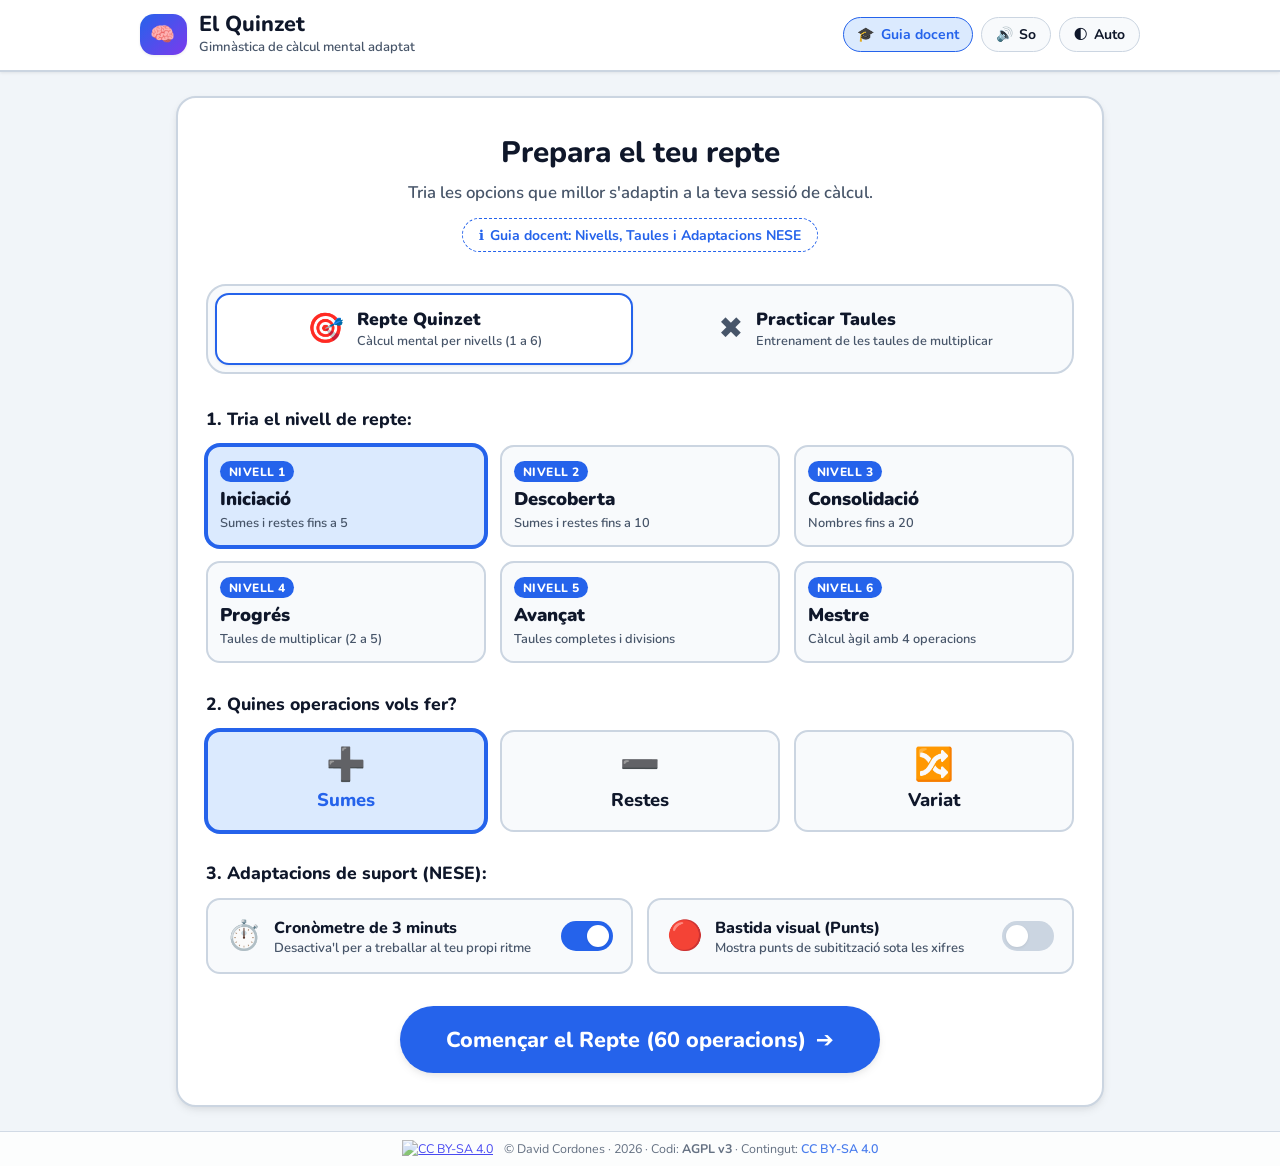
==== commit 8558746c: "sync: actualitzacio automatica des de ELCORDONESPC (2026-11-01 16:53)" ====
--- a/quinzet-autonom.html
+++ b/quinzet-autonom.html
@@ -3,7 +3,8 @@
 <head>
   <meta charset="UTF-8" />
   <meta name="viewport" content="width=device-width, initial-scale=1.0, maximum-scale=1.0, user-scalable=no" />
-  <title>El Quinzet I5 · Càlcul Mental Adaptat</title>
+  <title>El Quinzet · Càlcul Mental Adaptat</title>
+  <link rel="icon" type="image/svg+xml" href="data:image/svg+xml;utf8,%3Csvg%20xmlns%3D%22http%3A%2F%2Fwww.w3.org%2F2000%2Fsvg%22%20viewBox%3D%220%200%2064%2064%22%3E%0A%20%20%3Cdefs%3E%0A%20%20%20%20%3ClinearGradient%20id%3D%22brandGrad%22%20x1%3D%220%25%22%20y1%3D%220%25%22%20x2%3D%22100%25%22%20y2%3D%22100%25%22%3E%0A%20%20%20%20%20%20%3Cstop%20offset%3D%220%25%22%20stop-color%3D%22%232563eb%22%20%2F%3E%0A%20%20%20%20%20%20%3Cstop%20offset%3D%22100%25%22%20stop-color%3D%22%237c3aed%22%20%2F%3E%0A%20%20%20%20%3C%2FlinearGradient%3E%0A%20%20%20%20%3ClinearGradient%20id%3D%22tailGrad%22%20x1%3D%220%25%22%20y1%3D%220%25%22%20x2%3D%22100%25%22%20y2%3D%22100%25%22%3E%0A%20%20%20%20%20%20%3Cstop%20offset%3D%220%25%22%20stop-color%3D%22%23f59e0b%22%20%2F%3E%0A%20%20%20%20%20%20%3Cstop%20offset%3D%22100%25%22%20stop-color%3D%22%23ea580c%22%20%2F%3E%0A%20%20%20%20%3C%2FlinearGradient%3E%0A%20%20%3C%2Fdefs%3E%0A%0A%20%20%3C!--%20Fons%20arrodonit%20modern%20--%3E%0A%20%20%3Crect%20width%3D%2264%22%20height%3D%2264%22%20rx%3D%2216%22%20fill%3D%22url(%23brandGrad)%22%20%2F%3E%0A%0A%20%20%3C!--%20Anell%20de%20la%20'Q'%20de%20Quinzet%20--%3E%0A%20%20%3Ccircle%20cx%3D%2230%22%20cy%3D%2230%22%20r%3D%2216%22%20fill%3D%22none%22%20stroke%3D%22%23ffffff%22%20stroke-width%3D%227%22%20stroke-linecap%3D%22round%22%20%2F%3E%0A%0A%20%20%3C!--%20Cua%20din%C3%A0mica%20de%20la%20'Q'%20amb%20to%20c%C3%A0lid%2Ftaronja%20inspirat%20en%20el%20Quinzet%20--%3E%0A%20%20%3Cpath%20d%3D%22M35%2035%20L50%2050%22%20stroke%3D%22url(%23tailGrad)%22%20stroke-width%3D%228%22%20stroke-linecap%3D%22round%22%20%2F%3E%0A%0A%20%20%3C!--%20Petit%20signe%20matem%C3%A0tic%20'%2B'%20brillant%20al%20centre%20--%3E%0A%20%20%3Cpath%20d%3D%22M30%2024%20v12%20M24%2030%20h12%22%20stroke%3D%22%23ffffff%22%20stroke-width%3D%223%22%20stroke-linecap%3D%22round%22%20%2F%3E%0A%3C%2Fsvg%3E%0A" />
   <!-- Google Fonts: Nunito per màxima claredat i accessibilitat -->
   <link rel="preconnect" href="https://fonts.googleapis.com">
   <link rel="preconnect" href="https://fonts.gstatic.com" crossorigin>
@@ -301,6 +302,307 @@
   margin-bottom: 0.75rem;
 }
 
+.group-label-row {
+  display: flex;
+  justify-content: space-between;
+  align-items: center;
+  flex-wrap: wrap;
+  gap: 0.5rem;
+  margin-bottom: 0.75rem;
+}
+
+.group-label-row .group-label {
+  margin-bottom: 0;
+}
+
+.selection-pill-hint {
+  font-size: 0.82rem;
+  font-weight: 800;
+  background-color: var(--primary-light);
+  color: var(--primary);
+  border: 1.5px solid var(--primary);
+  padding: 0.2rem 0.7rem;
+  border-radius: var(--radius-pill);
+}
+
+[data-theme="dark"] .selection-pill-hint {
+  background-color: #1e3a8a;
+  color: #93c5fd;
+  border-color: #60a5fa;
+}
+
+/* ==========================================================================
+   SELECTOR DE MODALITAT D'ACTIVITAT (PESTANYES REPTE QUINZET vs TAULES)
+   ========================================================================== */
+.activity-switcher {
+  display: grid;
+  grid-template-columns: repeat(2, 1fr);
+  gap: 0.85rem;
+  margin-bottom: 2rem;
+  padding: 0.45rem;
+  background-color: var(--bg-card-subtle);
+  border: 2px solid var(--border-color);
+  border-radius: var(--radius-lg);
+}
+
+.activity-tab-btn {
+  background-color: transparent;
+  border: 2px solid transparent;
+  border-radius: var(--radius-md);
+  padding: 0.85rem 1rem;
+  font-family: inherit;
+  color: var(--text-muted);
+  cursor: pointer;
+  display: flex;
+  align-items: center;
+  justify-content: center;
+  gap: 0.8rem;
+  text-align: left;
+  transition: all var(--transition-fast);
+}
+
+.activity-tab-btn:hover {
+  color: var(--text-main);
+  background-color: var(--bg-card);
+}
+
+.activity-tab-btn.active {
+  background-color: var(--bg-card);
+  border-color: var(--primary);
+  color: var(--text-main);
+  box-shadow: var(--shadow-sm);
+}
+
+[data-theme="dark"] .activity-tab-btn.active {
+  background-color: #1e3a8a;
+  border-color: #60a5fa;
+  color: #ffffff;
+}
+
+.tab-icon {
+  font-size: 1.85rem;
+  line-height: 1;
+  flex-shrink: 0;
+}
+
+.tab-text {
+  display: flex;
+  flex-direction: column;
+  gap: 0.1rem;
+}
+
+.tab-title {
+  font-size: 1.1rem;
+  font-weight: 900;
+  color: var(--text-main);
+  line-height: 1.2;
+}
+
+.tab-subtitle {
+  font-size: 0.8rem;
+  font-weight: 600;
+  color: var(--text-muted);
+}
+
+[data-theme="dark"] .activity-tab-btn.active .tab-title {
+  color: #ffffff;
+}
+
+[data-theme="dark"] .activity-tab-btn.active .tab-subtitle {
+  color: #cbd5e1;
+}
+
+.activity-setup-panel {
+  animation: fadeIn 0.2s ease-out;
+}
+
+.activity-setup-panel.hidden {
+  display: none;
+}
+
+/* ==========================================================================
+   CONFIGURADOR ESPECÍFIC DE TAULES DE MULTIPLICAR
+   ========================================================================== */
+.tables-presets-bar {
+  display: flex;
+  align-items: center;
+  flex-wrap: wrap;
+  gap: 0.45rem;
+  margin-bottom: 0.9rem;
+}
+
+.presets-label {
+  font-size: 0.85rem;
+  font-weight: 800;
+  color: var(--text-muted);
+  margin-right: 0.2rem;
+}
+
+.preset-chip {
+  background-color: var(--bg-card-subtle);
+  border: 1.5px solid var(--border-color);
+  border-radius: var(--radius-pill);
+  padding: 0.35rem 0.75rem;
+  font-family: inherit;
+  font-size: 0.82rem;
+  font-weight: 800;
+  color: var(--text-main);
+  cursor: pointer;
+  transition: all var(--transition-fast);
+}
+
+.preset-chip:hover {
+  border-color: var(--primary);
+  background-color: var(--primary-light);
+  color: var(--primary);
+  transform: translateY(-1px);
+}
+
+.preset-chip.active {
+  background-color: var(--primary);
+  border-color: var(--primary);
+  color: var(--primary-contrast);
+}
+
+[data-theme="dark"] .preset-chip.active {
+  background-color: #2563eb;
+  border-color: #60a5fa;
+  color: #ffffff;
+}
+
+.tables-selector-grid {
+  display: grid;
+  grid-template-columns: repeat(5, 1fr);
+  gap: 0.75rem;
+}
+
+.table-num-btn {
+  background-color: var(--bg-card-subtle);
+  border: 2.5px solid var(--border-color);
+  border-radius: var(--radius-md);
+  padding: 0.75rem 0.5rem;
+  font-family: inherit;
+  color: var(--text-main);
+  cursor: pointer;
+  display: flex;
+  flex-direction: column;
+  align-items: center;
+  justify-content: center;
+  gap: 0.25rem;
+  transition: all var(--transition-fast);
+}
+
+.table-num-btn:hover {
+  border-color: var(--primary);
+  transform: translateY(-2px);
+  box-shadow: var(--shadow-sm);
+}
+
+.table-num-btn.active {
+  background-color: var(--primary-light);
+  border-color: var(--primary);
+  box-shadow: 0 0 0 2px var(--primary);
+}
+
+[data-theme="dark"] .table-num-btn.active {
+  background-color: #1e3a8a;
+  border-color: #60a5fa;
+  box-shadow: 0 0 0 2px #60a5fa;
+}
+
+.table-badge {
+  font-size: 1.5rem;
+  font-weight: 900;
+  color: var(--primary);
+  line-height: 1.1;
+}
+
+[data-theme="dark"] .table-num-btn.active .table-badge {
+  color: #93c5fd;
+}
+
+.table-label {
+  font-size: 0.78rem;
+  font-weight: 700;
+  color: var(--text-muted);
+}
+
+[data-theme="dark"] .table-num-btn.active .table-label {
+  color: #e2e8f0;
+}
+
+.mode-subtext {
+  font-size: 0.78rem;
+  font-weight: 600;
+  color: var(--text-muted);
+  line-height: 1.2;
+}
+
+[data-theme="dark"] .mode-btn.active .mode-subtext {
+  color: #cbd5e1;
+}
+
+/* Selector de quantitat d'operacions (10, 20, 30, 60) */
+.ops-count-grid {
+  display: grid;
+  grid-template-columns: repeat(4, 1fr);
+  gap: 0.75rem;
+}
+
+.ops-count-btn {
+  background-color: var(--bg-card-subtle);
+  border: 2.5px solid var(--border-color);
+  border-radius: var(--radius-md);
+  padding: 0.75rem 0.5rem;
+  font-family: inherit;
+  color: var(--text-main);
+  cursor: pointer;
+  display: flex;
+  flex-direction: column;
+  align-items: center;
+  justify-content: center;
+  gap: 0.15rem;
+  transition: all var(--transition-fast);
+}
+
+.ops-count-btn:hover {
+  border-color: var(--primary);
+  transform: translateY(-2px);
+}
+
+.ops-count-btn.active {
+  background-color: var(--primary-light);
+  border-color: var(--primary);
+  box-shadow: 0 0 0 2px var(--primary);
+}
+
+[data-theme="dark"] .ops-count-btn.active {
+  background-color: #1e3a8a;
+  border-color: #60a5fa;
+  box-shadow: 0 0 0 2px #60a5fa;
+}
+
+.count-num {
+  font-size: 1.45rem;
+  font-weight: 900;
+  color: var(--primary);
+  line-height: 1.1;
+}
+
+[data-theme="dark"] .ops-count-btn.active .count-num {
+  color: #93c5fd;
+}
+
+.count-desc {
+  font-size: 0.76rem;
+  font-weight: 700;
+  color: var(--text-muted);
+}
+
+[data-theme="dark"] .ops-count-btn.active .count-desc {
+  color: #e2e8f0;
+}
+
 /* Graella de 6 Nivells progressius */
 .levels-grid {
   display: grid;
@@ -927,6 +1229,87 @@
   border-color: #94a3b8;
 }
 
+/* Bastida visual matricial per a Taules de Multiplicar (Files × Columnes) */
+.matrix-scaffold {
+  margin-top: 1.5rem;
+  padding: 0.9rem 1.15rem;
+  background-color: var(--bg-card-subtle);
+  border: 2px dashed var(--border-color);
+  border-radius: var(--radius-md);
+  display: flex;
+  flex-direction: column;
+  align-items: center;
+  gap: 0.65rem;
+  animation: fadeIn 0.2s ease-out;
+}
+
+.matrix-scaffold.hidden {
+  display: none;
+}
+
+.matrix-caption {
+  font-size: 0.88rem;
+  font-weight: 800;
+  color: var(--text-muted);
+  background-color: var(--bg-card);
+  border: 1.5px solid var(--border-color);
+  padding: 0.2rem 0.75rem;
+  border-radius: var(--radius-pill);
+}
+
+.matrix-grid {
+  display: flex;
+  flex-direction: column;
+  align-items: center;
+  gap: 6px;
+}
+
+.matrix-row {
+  display: inline-flex;
+  align-items: center;
+  gap: 7px;
+  padding: 4px 10px;
+  background-color: var(--bg-card);
+  border: 1.5px solid var(--border-color);
+  border-radius: var(--radius-pill);
+}
+
+.matrix-row:nth-child(even) {
+  background-color: var(--primary-light);
+  border-color: var(--primary);
+}
+
+[data-theme="dark"] .matrix-row:nth-child(even) {
+  background-color: rgba(37, 99, 235, 0.22);
+  border-color: #60a5fa;
+}
+
+.matrix-row-index {
+  font-size: 0.72rem;
+  font-weight: 900;
+  color: var(--text-muted);
+  min-width: 18px;
+  text-align: right;
+  margin-right: 2px;
+}
+
+.matrix-dot {
+  width: 13px;
+  height: 13px;
+  border-radius: 50%;
+  background-color: var(--dot-color);
+  box-shadow: 0 1px 2px rgba(0, 0, 0, 0.2);
+  flex-shrink: 0;
+}
+
+.matrix-row:nth-child(even) .matrix-dot {
+  background-color: #4f46e5;
+}
+
+[data-theme="dark"] .matrix-row:nth-child(even) .matrix-dot {
+  background-color: #93c5fd;
+}
+
 /* Àrea d'opcions de resposta */
 .answers-container {
   text-align: center;
@@ -1306,6 +1689,9 @@
   .levels-grid {
     grid-template-columns: repeat(2, 1fr);
   }
+  .tables-selector-grid {
+    grid-template-columns: repeat(5, 1fr);
+  }
 }
 
 @media (max-width: 640px) {
@@ -1317,9 +1703,21 @@
   .header-controls {
     align-self: flex-end;
   }
+
+  .activity-switcher {
+    grid-template-columns: 1fr;
+  }
   
   .levels-grid {
     grid-template-columns: 1fr;
+  }
+
+  .tables-selector-grid {
+    grid-template-columns: repeat(2, 1fr);
+  }
+
+  .ops-count-grid {
+    grid-template-columns: repeat(2, 1fr);
   }
   
   .button-selector-grid {
@@ -1647,7 +2045,7 @@
   }
 }
 
-</style>
+  </style>
 </head>
 <body>
   <header class="app-header">
@@ -1691,79 +2089,210 @@
           <div class="card-intro-actions">
             <button type="button" id="open-guide-link-btn" class="btn-subtle-guide">
               <span class="guide-icon">ℹ️</span>
-              <span>Característiques dels 6 nivells i operacions</span>
+              <span>Guia docent: Nivells, Taules i Adaptacions NESE</span>
             </button>
           </div>
         </div>
 
-        <!-- 1. Selector de Nivells Progressius (Sense estigmes d'edat) -->
-        <div class="form-group">
-          <label class="group-label">1. Tria el nivell de repte:</label>
-          <div class="levels-grid" role="radiogroup" aria-label="Nivell de càlcul">
-            <button type="button" class="level-card-btn active" data-level="1" role="radio" aria-checked="true">
-              <span class="level-tag">Nivell 1</span>
-              <span class="level-name">Iniciació</span>
-              <span class="level-scope">Sumes i restes fins a 5</span>
-            </button>
-            <button type="button" class="level-card-btn" data-level="2" role="radio" aria-checked="false">
-              <span class="level-tag">Nivell 2</span>
-              <span class="level-name">Descoberta</span>
-              <span class="level-scope">Sumes i restes fins a 10</span>
-            </button>
-            <button type="button" class="level-card-btn" data-level="3" role="radio" aria-checked="false">
-              <span class="level-tag">Nivell 3</span>
-              <span class="level-name">Consolidació</span>
-              <span class="level-scope">Nombres fins a 20</span>
-            </button>
-            <button type="button" class="level-card-btn" data-level="4" role="radio" aria-checked="false">
-              <span class="level-tag">Nivell 4</span>
-              <span class="level-name">Progrés</span>
-              <span class="level-scope">Taules de multiplicar (2 a 5)</span>
-            </button>
-            <button type="button" class="level-card-btn" data-level="5" role="radio" aria-checked="false">
-              <span class="level-tag">Nivell 5</span>
-              <span class="level-name">Avançat</span>
-              <span class="level-scope">Taules completes i divisions</span>
-            </button>
-            <button type="button" class="level-card-btn" data-level="6" role="radio" aria-checked="false">
-              <span class="level-tag">Nivell 6</span>
-              <span class="level-name">Mestre</span>
-              <span class="level-scope">Càlcul àgil amb 4 operacions</span>
-            </button>
+        <!-- Selector Superior de Modalitat d'Activitat -->
+        <div class="activity-switcher" role="tablist" aria-label="Modalitat d'activitat">
+          <button type="button" class="activity-tab-btn active" data-activity="quinzet" role="tab" aria-selected="true" aria-controls="quinzet-setup-panel">
+            <span class="tab-icon" aria-hidden="true">🎯</span>
+            <div class="tab-text">
+              <span class="tab-title">Repte Quinzet</span>
+              <span class="tab-subtitle">Càlcul mental per nivells (1 a 6)</span>
+            </div>
+          </button>
+          <button type="button" class="activity-tab-btn" data-activity="tables" role="tab" aria-selected="false" aria-controls="tables-setup-panel">
+            <span class="tab-icon" aria-hidden="true">✖️</span>
+            <div class="tab-text">
+              <span class="tab-title">Practicar Taules</span>
+              <span class="tab-subtitle">Entrenament de les taules de multiplicar</span>
+            </div>
+          </button>
+        </div>
+
+        <!-- PANELL A: CONFIGURACIÓ REPTE QUINZET (NIVELLS 1 A 6) -->
+        <div id="quinzet-setup-panel" class="activity-setup-panel">
+          <!-- 1. Selector de Nivells Progressius (Sense estigmes d'edat) -->
+          <div class="form-group">
+            <label class="group-label">1. Tria el nivell de repte:</label>
+            <div class="levels-grid" role="radiogroup" aria-label="Nivell de càlcul">
+              <button type="button" class="level-card-btn active" data-level="1" role="radio" aria-checked="true">
+                <span class="level-tag">Nivell 1</span>
+                <span class="level-name">Iniciació</span>
+                <span class="level-scope">Sumes i restes fins a 5</span>
+              </button>
+              <button type="button" class="level-card-btn" data-level="2" role="radio" aria-checked="false">
+                <span class="level-tag">Nivell 2</span>
+                <span class="level-name">Descoberta</span>
+                <span class="level-scope">Sumes i restes fins a 10</span>
+              </button>
+              <button type="button" class="level-card-btn" data-level="3" role="radio" aria-checked="false">
+                <span class="level-tag">Nivell 3</span>
+                <span class="level-name">Consolidació</span>
+                <span class="level-scope">Nombres fins a 20</span>
+              </button>
+              <button type="button" class="level-card-btn" data-level="4" role="radio" aria-checked="false">
+                <span class="level-tag">Nivell 4</span>
+                <span class="level-name">Progrés</span>
+                <span class="level-scope">Taules de multiplicar (2 a 5)</span>
+              </button>
+              <button type="button" class="level-card-btn" data-level="5" role="radio" aria-checked="false">
+                <span class="level-tag">Nivell 5</span>
+                <span class="level-name">Avançat</span>
+                <span class="level-scope">Taules completes i divisions</span>
+              </button>
+              <button type="button" class="level-card-btn" data-level="6" role="radio" aria-checked="false">
+                <span class="level-tag">Nivell 6</span>
+                <span class="level-name">Mestre</span>
+                <span class="level-scope">Càlcul àgil amb 4 operacions</span>
+              </button>
+            </div>
+          </div>
+
+          <!-- 2. Modalitat d'operacions dinàmica segons el nivell -->
+          <div class="form-group">
+            <label class="group-label">2. Quines operacions vols fer?</label>
+            <div id="operation-modes-container" class="button-selector-grid" role="radiogroup" aria-label="Tipus d'operació">
+              <!-- Es renderitza o actualitza per JS segons el nivell -->
+              <button type="button" class="mode-btn active" data-mode="sumes" role="radio" aria-checked="true">
+                <span class="mode-symbol">➕</span>
+                <span class="mode-text">Sumes</span>
+              </button>
+              <button type="button" class="mode-btn" data-mode="restes" role="radio" aria-checked="false">
+                <span class="mode-symbol">➖</span>
+                <span class="mode-text">Restes</span>
+              </button>
+              <button type="button" class="mode-btn" data-mode="mult" role="radio" aria-checked="false" style="display: none;">
+                <span class="mode-symbol">✖️</span>
+                <span class="mode-text">Multiplicacions</span>
+              </button>
+              <button type="button" class="mode-btn" data-mode="div" role="radio" aria-checked="false" style="display: none;">
+                <span class="mode-symbol">➗</span>
+                <span class="mode-text">Divisions</span>
+              </button>
+              <button type="button" class="mode-btn" data-mode="variat" role="radio" aria-checked="false">
+                <span class="mode-symbol">🔀</span>
+                <span class="mode-text">Variat</span>
+              </button>
+            </div>
           </div>
         </div>
 
-        <!-- 2. Modalitat d'operacions dinàmica segons el nivell -->
-        <div class="form-group">
-          <label class="group-label">2. Quines operacions vols fer?</label>
-          <div id="operation-modes-container" class="button-selector-grid" role="radiogroup" aria-label="Tipus d'operació">
-            <!-- Es renderitza o actualitza per JS segons el nivell -->
-            <button type="button" class="mode-btn active" data-mode="sumes" role="radio" aria-checked="true">
-              <span class="mode-symbol">➕</span>
-              <span class="mode-text">Sumes</span>
-            </button>
-            <button type="button" class="mode-btn" data-mode="restes" role="radio" aria-checked="false">
-              <span class="mode-symbol">➖</span>
-              <span class="mode-text">Restes</span>
-            </button>
-            <button type="button" class="mode-btn" data-mode="mult" role="radio" aria-checked="false" style="display: none;">
-              <span class="mode-symbol">✖️</span>
-              <span class="mode-text">Multiplicacions</span>
-            </button>
-            <button type="button" class="mode-btn" data-mode="div" role="radio" aria-checked="false" style="display: none;">
-              <span class="mode-symbol">➗</span>
-              <span class="mode-text">Divisions</span>
-            </button>
-            <button type="button" class="mode-btn" data-mode="variat" role="radio" aria-checked="false">
-              <span class="mode-symbol">🔀</span>
-              <span class="mode-text">Variat</span>
-            </button>
+        <!-- PANELL B: CONFIGURACIÓ PRÀCTICA DE TAULES DE MULTIPLICAR -->
+        <div id="tables-setup-panel" class="activity-setup-panel hidden">
+          <!-- 1. Selecció d'una o múltiples taules -->
+          <div class="form-group">
+            <div class="group-label-row">
+              <label class="group-label">1. Tria una o més taules de multiplicar:</label>
+              <span id="selected-tables-summary" class="selection-pill-hint">1 taula seleccionada</span>
+            </div>
+
+            <!-- Dreceres pedagògiques per famílies de taules -->
+            <div class="tables-presets-bar" aria-label="Selecció ràpida per famílies de taules">
+              <span class="presets-label">Famílies:</span>
+              <button type="button" class="preset-chip" data-tables="2,5,10">🌱 Inicials (2, 5, 10)</button>
+              <button type="button" class="preset-chip" data-tables="2,4,8">⚡ Dobles (2, 4, 8)</button>
+              <button type="button" class="preset-chip" data-tables="3,6,9">🔺 Grup del 3 (3, 6, 9)</button>
+              <button type="button" class="preset-chip" data-tables="7,8,9">🔥 Reptes (7, 8, 9)</button>
+              <button type="button" class="preset-chip" data-tables="1,2,3,4,5,6,7,8,9,10">🌟 Totes (1 a 10)</button>
+            </div>
+
+            <!-- Graella de botons de l'1 al 10 -->
+            <div class="tables-selector-grid" role="group" aria-label="Taules de l'1 al 10">
+              <button type="button" class="table-num-btn" data-table="1" aria-pressed="false">
+                <span class="table-badge">×1</span>
+                <span class="table-label">Taula de l'1</span>
+              </button>
+              <button type="button" class="table-num-btn active" data-table="2" aria-pressed="true">
+                <span class="table-badge">×2</span>
+                <span class="table-label">Taula del 2</span>
+              </button>
+              <button type="button" class="table-num-btn" data-table="3" aria-pressed="false">
+                <span class="table-badge">×3</span>
+                <span class="table-label">Taula del 3</span>
+              </button>
+              <button type="button" class="table-num-btn" data-table="4" aria-pressed="false">
+                <span class="table-badge">×4</span>
+                <span class="table-label">Taula del 4</span>
+              </button>
+              <button type="button" class="table-num-btn" data-table="5" aria-pressed="false">
+                <span class="table-badge">×5</span>
+                <span class="table-label">Taula del 5</span>
+              </button>
+              <button type="button" class="table-num-btn" data-table="6" aria-pressed="false">
+                <span class="table-badge">×6</span>
+                <span class="table-label">Taula del 6</span>
+              </button>
+              <button type="button" class="table-num-btn" data-table="7" aria-pressed="false">
+                <span class="table-badge">×7</span>
+                <span class="table-label">Taula del 7</span>
+              </button>
+              <button type="button" class="table-num-btn" data-table="8" aria-pressed="false">
+                <span class="table-badge">×8</span>
+                <span class="table-label">Taula del 8</span>
+              </button>
+              <button type="button" class="table-num-btn" data-table="9" aria-pressed="false">
+                <span class="table-badge">×9</span>
+                <span class="table-label">Taula del 9</span>
+              </button>
+              <button type="button" class="table-num-btn" data-table="10" aria-pressed="false">
+                <span class="table-badge">×10</span>
+                <span class="table-label">Taula del 10</span>
+              </button>
+            </div>
+          </div>
+
+          <!-- 2. Modalitat de pràctica de les taules -->
+          <div class="form-group">
+            <label class="group-label">2. Com vols practicar les taules?</label>
+            <div class="button-selector-grid" role="radiogroup" aria-label="Modalitat de pràctica de taules">
+              <button type="button" class="tables-mode-btn mode-btn active" data-tmode="random" role="radio" aria-checked="true">
+                <span class="mode-symbol">🔀</span>
+                <span class="mode-text">Aleatori</span>
+                <span class="mode-subtext">Ordre barrejat per automatitzar</span>
+              </button>
+              <button type="button" class="tables-mode-btn mode-btn" data-tmode="ordered" role="radio" aria-checked="false">
+                <span class="mode-symbol">📶</span>
+                <span class="mode-text">Ordenat (1 a 10)</span>
+                <span class="mode-subtext">Seqüència pas a pas</span>
+              </button>
+              <button type="button" class="tables-mode-btn mode-btn" data-tmode="missing" role="radio" aria-checked="false">
+                <span class="mode-symbol">❓</span>
+                <span class="mode-text">Factor ocult</span>
+                <span class="mode-subtext">Reversibilitat (ex: 4 × ? = 20)</span>
+              </button>
+            </div>
+          </div>
+
+          <!-- 2b. Selector de quantitat d'operacions -->
+          <div class="form-group">
+            <label class="group-label">3. Quantitat d'operacions de la sessió:</label>
+            <div class="ops-count-grid" role="radiogroup" aria-label="Quantitat d'operacions">
+              <button type="button" class="ops-count-btn" data-count="10" role="radio" aria-checked="false">
+                <span class="count-num">10</span>
+                <span class="count-desc">1 volta ràpida</span>
+              </button>
+              <button type="button" class="ops-count-btn active" data-count="20" role="radio" aria-checked="true">
+                <span class="count-num">20</span>
+                <span class="count-desc">Entrenament curt</span>
+              </button>
+              <button type="button" class="ops-count-btn" data-count="30" role="radio" aria-checked="false">
+                <span class="count-num">30</span>
+                <span class="count-desc">Sessió mitjana</span>
+              </button>
+              <button type="button" class="ops-count-btn" data-count="60" role="radio" aria-checked="false">
+                <span class="count-num">60</span>
+                <span class="count-desc">Repte Quinzet</span>
+              </button>
+            </div>
           </div>
         </div>
 
-        <!-- 3. Adaptacions de suport (Cronòmetre i Bastida visual) -->
+        <!-- Adaptacions de suport (Cronòmetre i Bastida visual) -->
         <div class="form-group">
-          <label class="group-label">3. Adaptacions de suport (NESE):</label>
+          <label id="nese-group-label" class="group-label">3. Adaptacions de suport (NESE):</label>
           <div class="switches-grid">
             <!-- Switch Cronòmetre -->
             <label class="switch-card" for="timer-toggle">
@@ -1783,10 +2312,10 @@
             <!-- Switch Bastida visual -->
             <label class="switch-card" for="scaffold-toggle">
               <div class="switch-info">
-                <span class="switch-icon">🔴</span>
+                <span id="scaffold-icon" class="switch-icon">🔴</span>
                 <div>
-                  <span class="switch-title">Bastida visual (Punts)</span>
-                  <span class="switch-desc">Mostra punts de subitització sota les xifres</span>
+                  <span id="scaffold-title" class="switch-title">Bastida visual (Punts)</span>
+                  <span id="scaffold-desc" class="switch-desc">Mostra punts de subitització sota les xifres</span>
                 </div>
               </div>
               <div class="switch-control">
@@ -1800,7 +2329,7 @@
         <!-- Botó d'inici -->
         <div class="action-footer">
           <button id="start-quiz-btn" class="btn btn-primary btn-huge" type="button">
-            <span>Començar el Repte (60 operacions)</span>
+            <span id="start-btn-label">Començar el Repte (60 operacions)</span>
             <span class="btn-arrow">➔</span>
           </button>
         </div>
@@ -1821,7 +2350,7 @@
             <span class="pill-icon">📝</span>
             <span class="pill-label">Op:</span>
             <strong id="current-op-index">1</strong>
-            <span class="pill-total">/ 60</span>
+            <span id="total-op-count" class="pill-total">/ 60</span>
           </div>
 
           <!-- Cronòmetre (visualitzat si està actiu) -->
@@ -1872,11 +2401,14 @@
               <span class="math-equal">=</span>
             </div>
 
-            <!-- Interrogant -->
+            <!-- Interrogant o Resultat (en mode Factor Ocult) -->
             <div class="number-block mystery-block">
-              <span class="mystery-box">?</span>
+              <span id="result-box" class="mystery-box">?</span>
             </div>
           </div>
+
+          <!-- Bastida Visual Matricial (Agrupaments files × columnes per a Taules de Multiplicar) -->
+          <div id="matrix-scaffold-container" class="matrix-scaffold hidden" aria-hidden="true"></div>
         </div>
 
         <!-- Àrea de selecció de les 3 respostes -->
@@ -2096,6 +2628,42 @@
             </div>
           </div>
         </section>
+
+        <!-- Secció 3: Nou Mode Practicar Taules de Multiplicar -->
+        <section class="guide-section">
+          <h3 class="guide-section-title">✖️ Mode Específic: «Practicar Taules de Multiplicar»</h3>
+          <p class="guide-section-desc">
+            Dissenyat per a l'entrenament progressiu i sense bloqueig cognitiu de les taules de l'1 al 10, tant en fase de construcció com d'automatització.
+          </p>
+          <div class="guide-cards-grid">
+            <div class="guide-info-card">
+              <h4>1. Aïllament o Famílies de Taules</h4>
+              <p>
+                Es pot seleccionar <strong>una única taula</strong> o combinar-ne diverses amb un clic mitjançant les dreceres didàctiques: <em>Inicials (2, 5, 10)</em>, <em>Dobles (2, 4, 8)</em>, <em>Grup del 3 (3, 6, 9)</em> o <em>Reptes (7, 8, 9)</em>.
+              </p>
+            </div>
+            <div class="guide-info-card">
+              <h4>2. Tres Modalitats de Progressió</h4>
+              <p>
+                • <strong>Ordenat (1 a 10):</strong> Per construir l'escala i el comptatge per salts.<br>
+                • <strong>Aleatori:</strong> Per automatitzar la recuperació directa en memòria.<br>
+                • <strong>Factor ocult (<em>4 × ? = 20</em>):</strong> Treballa la reversibilitat i prepara el camí cap a la divisió exacta.
+              </p>
+            </div>
+            <div class="guide-info-card">
+              <h4>3. Bastida Visual en Matriu (Files × Columnes)</h4>
+              <p>
+                En activar la <em>Bastida visual</em> dins del mode Taules, es mostra sota l'operació una <strong>matriu d'agrupaments</strong> (<em>a</em> files de <em>b</em> punts) perquè l'alumne comprengui visualment el sentit geomètric del producte.
+              </p>
+            </div>
+            <div class="guide-info-card">
+              <h4>4. Dosificació de la Sessió (10, 20, 30 o 60)</h4>
+              <p>
+                Permet ajustar la llargada de l'exercici segons la capacitat d'atenció sostinguda de l'alumne: des d'<strong>1 volta ràpida (10 operacions)</strong> fins al repte complet de <strong>60 operacions</strong>.
+              </p>
+            </div>
+          </div>
+        </section>
       </div>
 
       <div class="modal-footer">
@@ -2175,8 +2743,15 @@
   // ESTAT DE L'APLICACIÓ (Application State)
   // ==========================================================================
   const state = {
+    activityType: 'quinzet', // 'quinzet' | 'tables'
     level: 1,
-    mode: 'sumes',          // 'sumes' | 'restes' | 'mult' | 'div' | 'variat'
+    mode: 'sumes',           // 'sumes' | 'restes' | 'mult' | 'div' | 'variat'
+
+    // Configuració específica per al mode 'tables' (Practicar Taules)
+    selectedTables: [2],     // Array de taules seleccionades (1..10)
+    tablesMode: 'random',    // 'random' | 'ordered' | 'missing'
+    tablesOpsCount: 20,      // 10 | 20 | 30 | 60
+
     timerEnabled: true,
     scaffoldEnabled: false,
     soundEnabled: true,
@@ -2457,25 +3032,29 @@
     const options = new Set([sol]);
 
     let candidateOffsets;
-    if (op.operator === '×' || op.operator === ':') {
-      // Per a multiplicacions o divisions, afegim distractors coherents
-      candidateOffsets = [-1, 1, -2, 2, -op.num2, op.num2, 3, -3];
+    if (op.isMissingFactor) {
+      // Quan es busca el factor ocult (1..10), els distractors han de ser factors propers >= 1
+      candidateOffsets = [-1, 1, -2, 2, -3, 3];
+    } else if (op.operator === '×' || op.operator === ':') {
+      // Per a multiplicacions o divisions, afegim múltiples de la mateixa taula i variacions properes
+      candidateOffsets = [-op.num1, op.num1, -op.num2, op.num2, -1, 1, -2, 2, 3, -3];
     } else {
       candidateOffsets = [-1, 1, -2, 2, -3, 3];
     }
 
     candidateOffsets.sort(() => Math.random() - 0.5);
 
+    const minAllowed = op.isMissingFactor ? 1 : 0;
     for (const offset of candidateOffsets) {
       const candidate = sol + offset;
-      if (candidate >= 0 && !options.has(candidate)) {
+      if (candidate >= minAllowed && !options.has(candidate)) {
         options.add(candidate);
       }
       if (options.size === 3) break;
     }
 
     // Fallback garantit
-    let fallback = 0;
+    let fallback = minAllowed;
     while (options.size < 3) {
       if (!options.has(fallback)) {
         options.add(fallback);
@@ -2488,10 +3067,9 @@
     return arr;
   }
 
-  // 6. GENERADOR DE LA LLISTA COMPLETA DE 60 OPERACIONS
+  // 6. GENERADOR DE LA LLISTA D'OPERACIONS DEL REPTE QUINZET
   function generateOperationsList(level, mode, count = 60) {
     const list = [];
-    const cfg = LEVELS_CONFIG[level];
 
     // Determinar els tipus d'operacions possibles per a 'variat'
     let variatPool = ['sumes', 'restes'];
@@ -2530,13 +3108,75 @@
     return list;
   }
 
+  // 7. GENERADOR D'OPERACIONS PER AL MODE «PRACTICAR TAULES DE MULTIPLICAR»
+  function generateTablesOperationsList(selectedTables, tablesMode, count) {
+    const sortedTables = [...selectedTables].sort((a, b) => a - b);
+    const basePool = [];
+
+    // Construïm el conjunt base de fets numèrics (t × 1 .. t × 10)
+    sortedTables.forEach(t => {
+      for (let m = 1; m <= 10; m++) {
+        basePool.push({ table: t, multiplier: m });
+      }
+    });
+
+    const rawPairs = [];
+
+    if (tablesMode === 'ordered') {
+      // En mode ordenat, recorrem seqüencialment de l'1 al 10 cada taula seleccionada
+      for (let i = 0; i < count; i++) {
+        rawPairs.push(basePool[i % basePool.length]);
+      }
+    } else {
+      // En mode aleatori o factor ocult, barregem baralles completes per garantir
+      // que tots els fets de la taula apareguin de manera equilibrada i sense repeticions consecutives
+      while (rawPairs.length < count) {
+        const deck = [...basePool].sort(() => Math.random() - 0.5);
+        if (rawPairs.length > 0 && deck.length > 1) {
+          const prev = rawPairs[rawPairs.length - 1];
+          if (deck[0].table === prev.table && deck[0].multiplier === prev.multiplier) {
+            const swapIdx = Math.floor(Math.random() * (deck.length - 1)) + 1;
+            const tmp = deck[0];
+            deck[0] = deck[swapIdx];
+            deck[swapIdx] = tmp;
+          }
+        }
+        rawPairs.push(...deck);
+      }
+      rawPairs.length = count;
+    }
+
+    return rawPairs.map((pair, idx) => {
+      const product = pair.table * pair.multiplier;
+      const isMissing = tablesMode === 'missing';
+      const op = {
+        num1: pair.table,
+        num2: pair.multiplier,
+        product: product,
+        operator: '×',
+        isMissingFactor: isMissing,
+        solution: isMissing ? pair.multiplier : product,
+        index: idx + 1
+      };
+      op.options = generateSmartOptions(op);
+      return op;
+    });
+  }
+
   // ==========================================================================
-  // RENDERITZAT DE LA BASTIDA VISUAL
+  // RENDERITZAT DE LA BASTIDA VISUAL (PUNTS LINEALS I MATRIU MULTIPLICATIVA)
   // ==========================================================================
   function renderScaffold(containerEl, num) {
     containerEl.innerHTML = '';
+
+    // En el mode Taules utilitzem la bastida matricial inferior, no la lineal
+    if (state.activityType === 'tables') {
+      containerEl.style.display = 'none';
+      return;
+    }
+
     const currentCfg = LEVELS_CONFIG[state.level];
-    
+
     // Si la bastida no està habilitada o el nivell no l'admet, l'ocultem
     if (!state.scaffoldEnabled || !currentCfg.allowScaffold) {
       containerEl.style.display = 'none';
@@ -2564,8 +3204,59 @@
     }
   }
 
+  function renderMatrixScaffold(op) {
+    const matrixContainer = document.getElementById('matrix-scaffold-container');
+    if (!matrixContainer) return;
+
+    matrixContainer.innerHTML = '';
+
+    if (state.activityType !== 'tables' || !state.scaffoldEnabled) {
+      matrixContainer.classList.add('hidden');
+      return;
+    }
+
+    matrixContainer.classList.remove('hidden');
+
+    const caption = document.createElement('div');
+    caption.className = 'matrix-caption';
+
+    // Si és factor ocult (ex: 4 × ? = 12), mostrem files de 4 punts perquè pugui comptar quants grups hi ha
+    const rowsCount = op.isMissingFactor ? op.num2 : op.num1;
+    const colsCount = op.isMissingFactor ? op.num1 : op.num2;
+
+    if (op.isMissingFactor) {
+      caption.textContent = `Agrupem ${op.product} punts en files de ${op.num1}:`;
+    } else {
+      caption.textContent = `${op.num1} ${op.num1 === 1 ? 'grup' : 'grups'} de ${op.num2} ${op.num2 === 1 ? 'punt' : 'punts'} (${op.num1} × ${op.num2})`;
+    }
+    matrixContainer.appendChild(caption);
+
+    const grid = document.createElement('div');
+    grid.className = 'matrix-grid';
+
+    for (let r = 1; r <= rowsCount; r++) {
+      const row = document.createElement('div');
+      row.className = 'matrix-row';
+
+      const rowIndex = document.createElement('span');
+      rowIndex.className = 'matrix-row-index';
+      rowIndex.textContent = `${r}.`;
+      row.appendChild(rowIndex);
+
+      for (let c = 0; c < colsCount; c++) {
+        const dot = document.createElement('span');
+        dot.className = 'matrix-dot';
+        row.appendChild(dot);
+      }
+
+      grid.appendChild(row);
+    }
+
+    matrixContainer.appendChild(grid);
+  }
+
   // ==========================================================================
-  // GESTIÓ DE PANTALLES I JOC
+  // GESTIÓ DE PANTALLES I INTERFÍCIE DE CONFIGURACIÓ
   // ==========================================================================
   const screens = {
     setup: document.getElementById('setup-screen'),
@@ -2584,10 +3275,106 @@
     window.scrollTo({ top: 0, behavior: 'smooth' });
   }
 
+  function formatSelectedTablesLabel(tables, short = false) {
+    const sorted = [...tables].sort((a, b) => a - b);
+    if (sorted.length === 10) {
+      return short ? 'Taules 1..10' : 'Taules de l\'1 al 10';
+    }
+    if (sorted.length === 1) {
+      const t = sorted[0];
+      return t === 1 || t === 11 ? `Taula de l'${t}` : `Taula del ${t}`;
+    }
+    if (short && sorted.length > 4) {
+      return `${sorted.length} taules`;
+    }
+    return `Taules: ${sorted.join(', ')}`;
+  }
+
+  function updateStartButtonLabel() {
+    const startLabelEl = document.getElementById('start-btn-label');
+    if (!startLabelEl) return;
+
+    if (state.activityType === 'tables') {
+      startLabelEl.textContent = `Practicar Taules (${state.tablesOpsCount} operacions)`;
+    } else {
+      startLabelEl.textContent = 'Començar el Repte (60 operacions)';
+    }
+  }
+
+  function updateTablesSelectionUI() {
+    const sorted = [...state.selectedTables].sort((a, b) => a - b);
+    state.selectedTables = sorted;
+
+    // Actualitzar botons de l'1 al 10
+    document.querySelectorAll('.table-num-btn').forEach(btn => {
+      const t = parseInt(btn.dataset.table, 10);
+      const isSelected = sorted.includes(t);
+      btn.classList.toggle('active', isSelected);
+      btn.setAttribute('aria-pressed', String(isSelected));
+    });
+
+    // Actualitzar píndoles de famílies predefinides
+    const currentKey = sorted.join(',');
+    document.querySelectorAll('.preset-chip').forEach(chip => {
+      chip.classList.toggle('active', chip.dataset.tables === currentKey);
+    });
+
+    // Actualitzar resum informatiu
+    const summaryEl = document.getElementById('selected-tables-summary');
+    if (summaryEl) {
+      summaryEl.textContent = sorted.length === 1
+        ? `${formatSelectedTablesLabel(sorted)} seleccionada`
+        : `${sorted.length} taules seleccionades (${sorted.join(', ')})`;
+    }
+  }
+
+  function updateActivityModeUI(activityType) {
+    state.activityType = activityType;
+
+    // 1. Pestanyes superiors
+    document.querySelectorAll('.activity-tab-btn').forEach(tab => {
+      const isActive = tab.dataset.activity === activityType;
+      tab.classList.toggle('active', isActive);
+      tab.setAttribute('aria-selected', String(isActive));
+    });
+
+    // 2. Panells de configuració
+    const quinzetPanel = document.getElementById('quinzet-setup-panel');
+    const tablesPanel = document.getElementById('tables-setup-panel');
+    if (quinzetPanel) quinzetPanel.classList.toggle('hidden', activityType !== 'quinzet');
+    if (tablesPanel) tablesPanel.classList.toggle('hidden', activityType !== 'tables');
+
+    // 3. Adaptar etiqueta i disponibilitat de la Bastida Visual NESE
+    const neseGroupLabel = document.getElementById('nese-group-label');
+    const scaffoldCard = document.getElementById('scaffold-toggle').closest('.switch-card');
+    const scaffoldIcon = document.getElementById('scaffold-icon');
+    const scaffoldTitle = document.getElementById('scaffold-title');
+    const scaffoldDesc = document.getElementById('scaffold-desc');
+
+    if (activityType === 'tables') {
+      if (neseGroupLabel) neseGroupLabel.textContent = '4. Adaptacions de suport (NESE):';
+      if (scaffoldIcon) scaffoldIcon.textContent = '🟦';
+      if (scaffoldTitle) scaffoldTitle.textContent = 'Bastida visual (Matriu de grups)';
+      if (scaffoldDesc) scaffoldDesc.textContent = 'Mostra files i columnes de punts per visualitzar el producte';
+      if (scaffoldCard) {
+        scaffoldCard.style.opacity = '1';
+        scaffoldCard.style.pointerEvents = 'auto';
+      }
+    } else {
+      if (neseGroupLabel) neseGroupLabel.textContent = '3. Adaptacions de suport (NESE):';
+      if (scaffoldIcon) scaffoldIcon.textContent = '🔴';
+      if (scaffoldTitle) scaffoldTitle.textContent = 'Bastida visual (Punts)';
+      if (scaffoldDesc) scaffoldDesc.textContent = 'Mostra punts de subitització sota les xifres';
+      updateOperationModesForLevel(state.level);
+    }
+
+    updateStartButtonLabel();
+  }
+
   // Actualitza la visibilitat dels botons de modalitat segons el nivell seleccionat
   function updateOperationModesForLevel(level) {
     const cfg = LEVELS_CONFIG[level];
-    const modeBtns = document.querySelectorAll('.mode-btn');
+    const modeBtns = document.querySelectorAll('#operation-modes-container .mode-btn');
 
     let isCurrentModeValid = false;
 
@@ -2608,36 +3395,31 @@
     // Si el mode seleccionat anteriorment ja no és vàlid (ex: divisions al nivell 1), revertim a sumes
     if (!isCurrentModeValid) {
       state.mode = 'sumes';
-      const defaultBtn = document.querySelector('.mode-btn[data-mode="sumes"]');
+      const defaultBtn = document.querySelector('#operation-modes-container .mode-btn[data-mode="sumes"]');
       if (defaultBtn) {
         defaultBtn.classList.add('active');
         defaultBtn.setAttribute('aria-checked', 'true');
       }
     }
 
-    // Gestionar la disponibilitat del switch de bastida visual
-    const scaffoldCard = document.getElementById('scaffold-toggle').closest('.switch-card');
-    if (scaffoldCard) {
-      if (cfg.allowScaffold) {
-        scaffoldCard.style.opacity = '1';
-        scaffoldCard.style.pointerEvents = 'auto';
-      } else {
-        scaffoldCard.style.opacity = '0.5';
-        scaffoldCard.style.pointerEvents = 'none';
-        document.getElementById('scaffold-toggle').checked = false;
+    // Gestionar la disponibilitat del switch de bastida visual en mode Quinzet
+    if (state.activityType === 'quinzet') {
+      const scaffoldCard = document.getElementById('scaffold-toggle').closest('.switch-card');
+      if (scaffoldCard) {
+        if (cfg.allowScaffold) {
+          scaffoldCard.style.opacity = '1';
+          scaffoldCard.style.pointerEvents = 'auto';
+        } else {
+          scaffoldCard.style.opacity = '0.5';
+          scaffoldCard.style.pointerEvents = 'none';
+          document.getElementById('scaffold-toggle').checked = false;
+        }
       }
     }
   }
 
   function startQuiz() {
     initAudio();
-
-    // Llegir configuració de la pantalla de setup
-    const activeLevelBtn = document.querySelector('.level-card-btn.active');
-    state.level = activeLevelBtn ? parseInt(activeLevelBtn.dataset.level, 10) : 1;
-
-    const activeModeBtn = document.querySelector('.mode-btn.active');
-    state.mode = activeModeBtn ? activeModeBtn.dataset.mode : 'sumes';
 
     state.timerEnabled = document.getElementById('timer-toggle').checked;
     state.scaffoldEnabled = document.getElementById('scaffold-toggle').checked;
@@ -2648,12 +3430,33 @@
     state.hitsCount = 0;
     state.quizFinished = false;
     state.isDebouncing = false;
-    state.operations = generateOperationsList(state.level, state.mode, state.totalOps);
+
+    if (state.activityType === 'tables') {
+      state.totalOps = state.tablesOpsCount;
+      state.operations = generateTablesOperationsList(
+        state.selectedTables,
+        state.tablesMode,
+        state.totalOps
+      );
+      document.getElementById('current-level-display').textContent = formatSelectedTablesLabel(state.selectedTables, true);
+    } else {
+      const activeLevelBtn = document.querySelector('.level-card-btn.active');
+      state.level = activeLevelBtn ? parseInt(activeLevelBtn.dataset.level, 10) : 1;
+
+      const activeModeBtn = document.querySelector('#operation-modes-container .mode-btn.active');
+      state.mode = activeModeBtn ? activeModeBtn.dataset.mode : 'sumes';
+
+      state.totalOps = 60;
+      state.operations = generateOperationsList(state.level, state.mode, state.totalOps);
+
+      const levelCfg = LEVELS_CONFIG[state.level];
+      document.getElementById('current-level-display').textContent = levelCfg.title;
+    }
+
+    const totalOpCountEl = document.getElementById('total-op-count');
+    if (totalOpCountEl) totalOpCountEl.textContent = `/ ${state.totalOps}`;
+
     state.startTime = Date.now();
-
-    // Actualitzar etiquetes de la pantalla de joc
-    const levelCfg = LEVELS_CONFIG[state.level];
-    document.getElementById('current-level-display').textContent = levelCfg.title;
 
     // Configurar cronòmetre i botó de pausa
     const timerContainer = document.getElementById('timer-display-container');
@@ -2751,14 +3554,35 @@
     const progressPercent = ((state.currentIndex) / state.totalOps) * 100;
     document.getElementById('progress-bar').style.width = `${progressPercent}%`;
 
-    // Operands i símbol
-    document.getElementById('num1').textContent = op.num1;
-    document.getElementById('operator').textContent = op.operator;
-    document.getElementById('num2').textContent = op.num2;
-
-    // Bastida visual
+    // Operands, símbol i caixa d'incògnita (suport per a Factor Ocult: a × ? = c)
+    const num1El = document.getElementById('num1');
+    const operatorEl = document.getElementById('operator');
+    const num2El = document.getElementById('num2');
+    const resultBoxEl = document.getElementById('result-box');
+
+    num1El.textContent = op.num1;
+    operatorEl.textContent = op.operator;
+
+    if (op.isMissingFactor) {
+      num2El.textContent = '?';
+      num2El.className = 'mystery-box';
+      if (resultBoxEl) {
+        resultBoxEl.textContent = op.product;
+        resultBoxEl.className = 'math-num';
+      }
+    } else {
+      num2El.textContent = op.num2;
+      num2El.className = 'math-num';
+      if (resultBoxEl) {
+        resultBoxEl.textContent = '?';
+        resultBoxEl.className = 'mystery-box';
+      }
+    }
+
+    // Bastida visual lineal (mode Quinzet Nivells 1-3) i matricial (mode Taules)
     renderScaffold(document.getElementById('num1-scaffold'), op.num1);
     renderScaffold(document.getElementById('num2-scaffold'), op.num2);
+    renderMatrixScaffold(op);
 
     // Opcions de resposta
     const optionBtns = document.querySelectorAll('.option-btn');
@@ -2791,6 +3615,8 @@
       index: op.index,
       num1: op.num1,
       num2: op.num2,
+      product: op.product,
+      isMissingFactor: Boolean(op.isMissingFactor),
       operator: op.operator,
       solution: op.solution,
       userAnswer: selectedValue,
@@ -2825,19 +3651,32 @@
     const timeStr = `${String(mins).padStart(2, '0')}:${String(secs).padStart(2, '0')}`;
 
     // Actualitzar panell de resultats
-    const levelCfg = LEVELS_CONFIG[state.level];
-    document.getElementById('results-level-badge').textContent = `${levelCfg.title} · ${levelCfg.name}`;
+    const resultsBadgeEl = document.getElementById('results-level-badge');
+    if (state.activityType === 'tables') {
+      const modeNames = {
+        random: 'Aleatori',
+        ordered: 'Ordenat (1 a 10)',
+        missing: 'Factor ocult'
+      };
+      resultsBadgeEl.textContent = `${formatSelectedTablesLabel(state.selectedTables, false)} · ${modeNames[state.tablesMode] || 'Aleatori'}`;
+    } else {
+      const levelCfg = LEVELS_CONFIG[state.level];
+      resultsBadgeEl.textContent = `${levelCfg.title} · ${levelCfg.name}`;
+    }
+
     document.getElementById('total-hits').textContent = `${state.hitsCount}`;
     document.getElementById('total-attempted').textContent = `${state.userAnswers.length} / ${state.totalOps}`;
     document.getElementById('total-time-spent').textContent = timeStr;
 
-    // Missatge motivador empàtic i respectuós
+    // Missatge motivador proporcional al total d'operacions de la sessió
     const motivationalEl = document.getElementById('motivational-message');
-    if (state.hitsCount >= 50) {
+    const hitRatio = state.totalOps > 0 ? (state.hitsCount / state.totalOps) : 0;
+
+    if (hitRatio >= 0.83) {
       motivationalEl.textContent = '🌟 Resultat excel·lent! Una gran rapidesa i concentració!';
-    } else if (state.hitsCount >= 30) {
+    } else if (hitRatio >= 0.50) {
       motivationalEl.textContent = '🎉 Molt bona feina! Has superat un gran nombre d\'operacions!';
-    } else if (state.hitsCount >= 15) {
+    } else if (hitRatio >= 0.25) {
       motivationalEl.textContent = '👏 Molt bon esforç! Cada dia l\'automatització és més àgil!';
     } else {
       motivationalEl.textContent = '💪 Bon treball! La pràctica constant ens ajuda a avançar!';
@@ -2864,13 +3703,17 @@
     state.userAnswers.forEach(ans => {
       const item = document.createElement('div');
       item.className = `review-item ${ans.isCorrect ? 'is-correct' : 'is-wrong'}`;
+
+      const eqText = ans.isMissingFactor
+        ? `${ans.num1} × [${ans.solution}] = ${ans.product}`
+        : `${ans.num1} ${ans.operator} ${ans.num2} = ${ans.solution}`;
 
       item.innerHTML = `
         <div class="review-header">
           <span>Op. ${ans.index}</span>
           <span>${ans.isCorrect ? '✅ Encert' : '❌ Errada'}</span>
         </div>
-        <div class="review-eq">${ans.num1} ${ans.operator} ${ans.num2} = ${ans.solution}</div>
+        <div class="review-eq">${eqText}</div>
         <div class="review-user-ans ${ans.isCorrect ? 'correct-text' : 'wrong-text'}">
           La teva resposta: <strong>${ans.userAnswer}</strong>
         </div>
@@ -2889,6 +3732,15 @@
   // BINDING D'ESDEVENIMENTS
   // ==========================================================================
   function bindEvents() {
+    // 0. Selector superior de Modalitat d'Activitat (Repte Quinzet vs Practicar Taules)
+    document.querySelectorAll('.activity-tab-btn').forEach(tab => {
+      tab.addEventListener('click', () => {
+        const chosenActivity = tab.dataset.activity;
+        updateActivityModeUI(chosenActivity);
+        playTapSound();
+      });
+    });
+
     // 1. Selector de Nivells (Nivell 1 a Nivell 6)
     document.querySelectorAll('.level-card-btn').forEach(btn => {
       btn.addEventListener('click', () => {
@@ -2906,16 +3758,81 @@
       });
     });
 
-    // 2. Selector de tipus d'operació
-    document.querySelectorAll('.mode-btn').forEach(btn => {
+    // 2. Selector de tipus d'operació (Mode Quinzet)
+    document.querySelectorAll('#operation-modes-container .mode-btn').forEach(btn => {
       btn.addEventListener('click', () => {
-        document.querySelectorAll('.mode-btn').forEach(b => {
+        document.querySelectorAll('#operation-modes-container .mode-btn').forEach(b => {
           b.classList.remove('active');
           b.setAttribute('aria-checked', 'false');
         });
         btn.classList.add('active');
         btn.setAttribute('aria-checked', 'true');
         state.mode = btn.dataset.mode;
+        playTapSound();
+      });
+    });
+
+    // 2b. Configurador del Mode «Practicar Taules»
+    // Botons individuals de taula (1..10, selecció múltiple amb mínim 1 activa)
+    document.querySelectorAll('.table-num-btn').forEach(btn => {
+      btn.addEventListener('click', () => {
+        const tableNum = parseInt(btn.dataset.table, 10);
+        const exists = state.selectedTables.includes(tableNum);
+
+        if (exists) {
+          // Garantim que sempre quedi com a mínim 1 taula seleccionada
+          if (state.selectedTables.length > 1) {
+            state.selectedTables = state.selectedTables.filter(t => t !== tableNum);
+          }
+        } else {
+          state.selectedTables.push(tableNum);
+        }
+
+        updateTablesSelectionUI();
+        playTapSound();
+      });
+    });
+
+    // Dreceres per famílies de taules
+    document.querySelectorAll('.preset-chip').forEach(chip => {
+      chip.addEventListener('click', () => {
+        const tablesArr = chip.dataset.tables
+          .split(',')
+          .map(n => parseInt(n.trim(), 10))
+          .filter(n => !isNaN(n));
+        if (tablesArr.length > 0) {
+          state.selectedTables = tablesArr;
+          updateTablesSelectionUI();
+          playTapSound();
+        }
+      });
+    });
+
+    // Modalitat de pràctica de taules (Aleatori | Ordenat | Factor ocult)
+    document.querySelectorAll('.tables-mode-btn').forEach(btn => {
+      btn.addEventListener('click', () => {
+        document.querySelectorAll('.tables-mode-btn').forEach(b => {
+          b.classList.remove('active');
+          b.setAttribute('aria-checked', 'false');
+        });
+        btn.classList.add('active');
+        btn.setAttribute('aria-checked', 'true');
+        state.tablesMode = btn.dataset.tmode;
+        playTapSound();
+      });
+    });
+
+    // Quantitat d'operacions en el mode Taules (10, 20, 30, 60)
+    document.querySelectorAll('.ops-count-btn').forEach(btn => {
+      btn.addEventListener('click', () => {
+        document.querySelectorAll('.ops-count-btn').forEach(b => {
+          b.classList.remove('active');
+          b.setAttribute('aria-checked', 'false');
+        });
+        btn.classList.add('active');
+        btn.setAttribute('aria-checked', 'true');
+        state.tablesOpsCount = parseInt(btn.dataset.count, 10) || 20;
+        updateStartButtonLabel();
         playTapSound();
       });
     });
@@ -3075,12 +3992,14 @@
     const savedTheme = localStorage.getItem('quinzet_theme_pref') || 'system';
     applyTheme(savedTheme);
     bindEvents();
-    // Inicialitzar visibilitat de modes per al Nivell 1
+    // Inicialitzar visibilitat de modes i configurador de taules
+    updateTablesSelectionUI();
     updateOperationModesForLevel(1);
+    updateActivityModeUI('quinzet');
   });
 
 })();
 
-</script>
+  </script>
 </body>
 </html>
